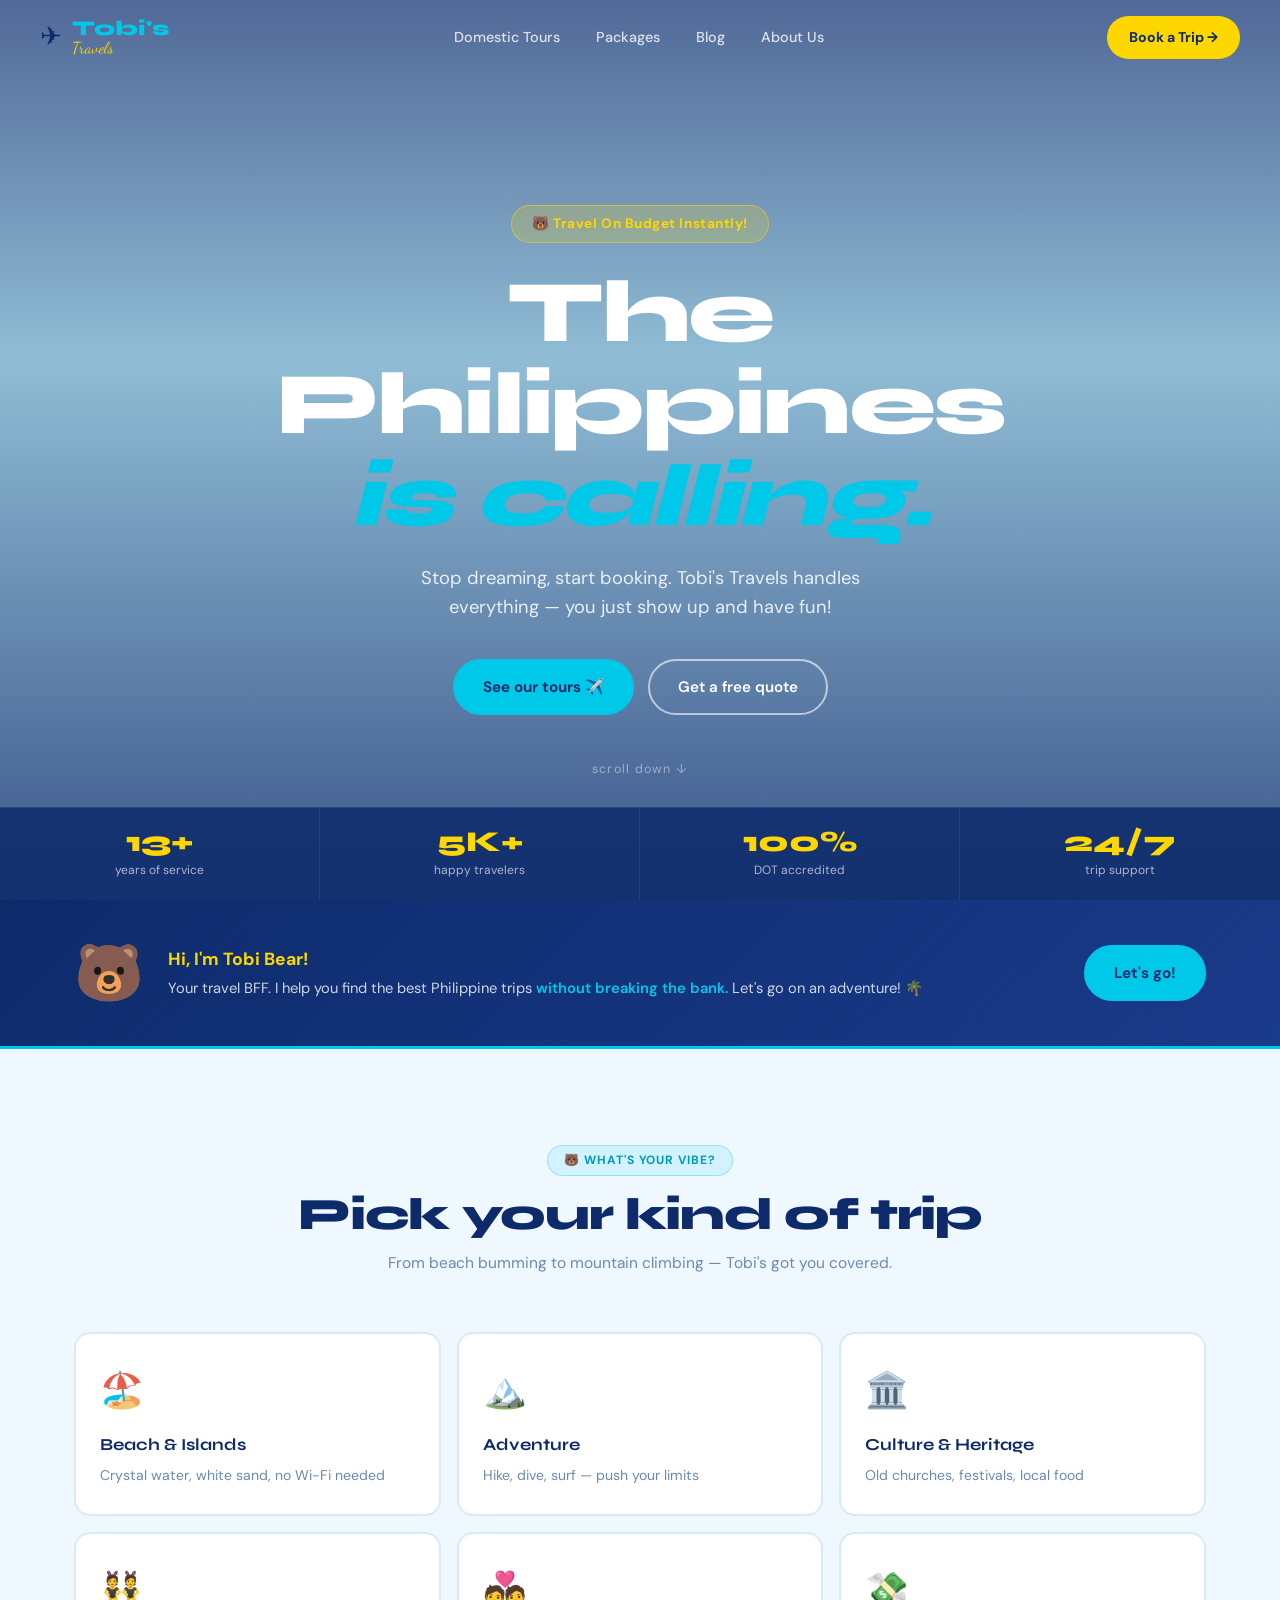
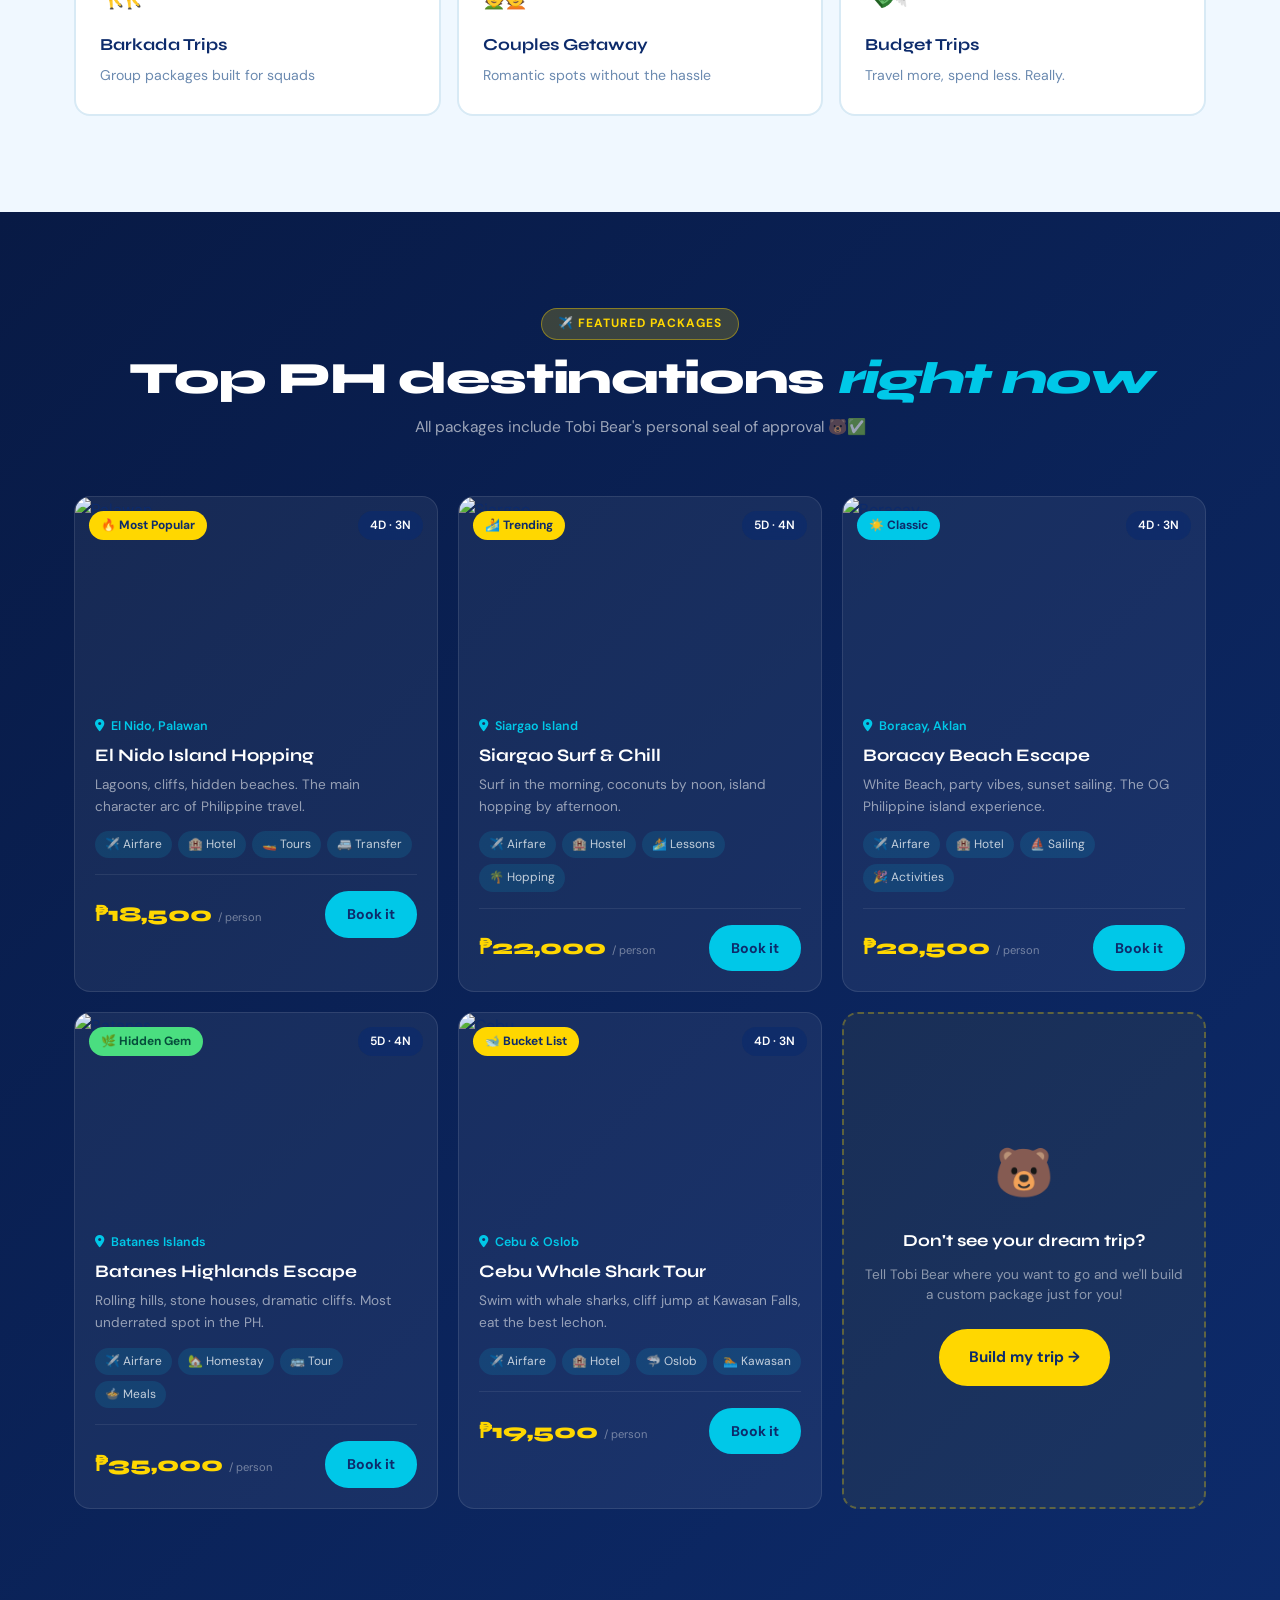
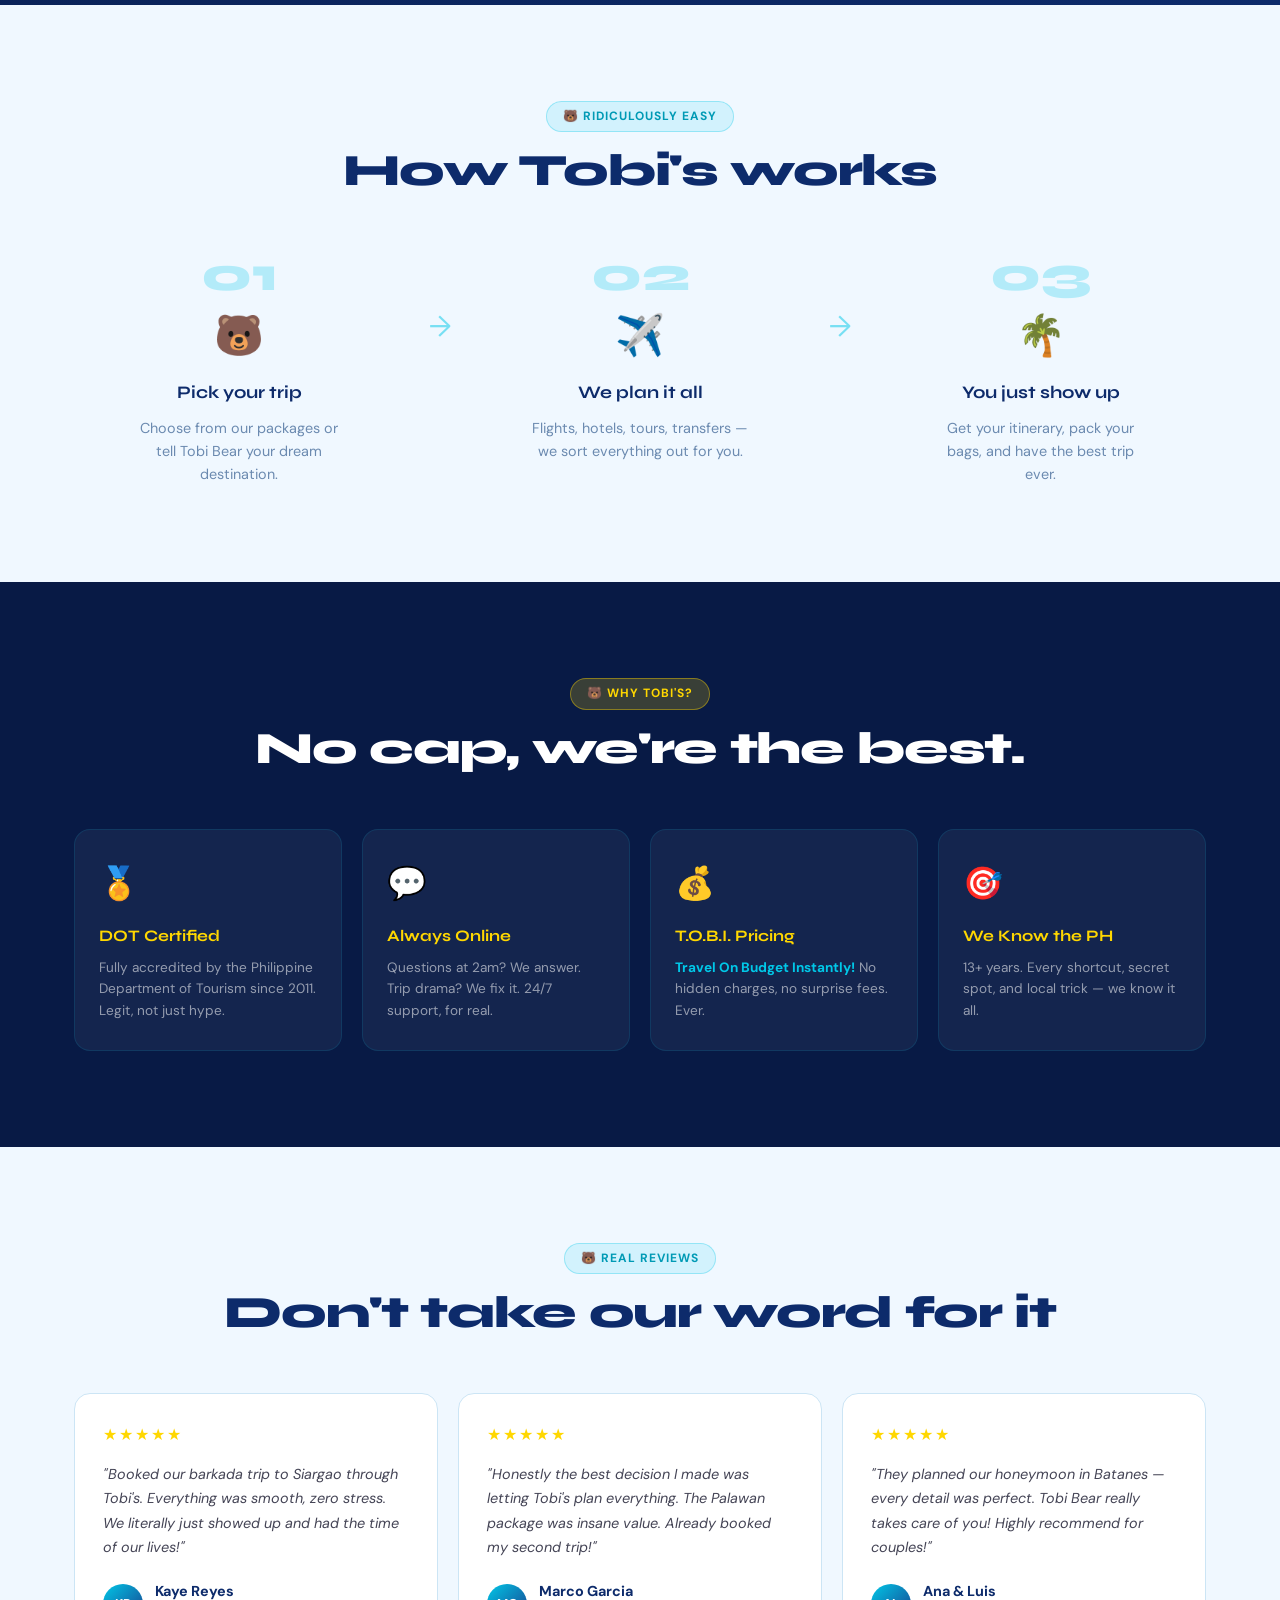
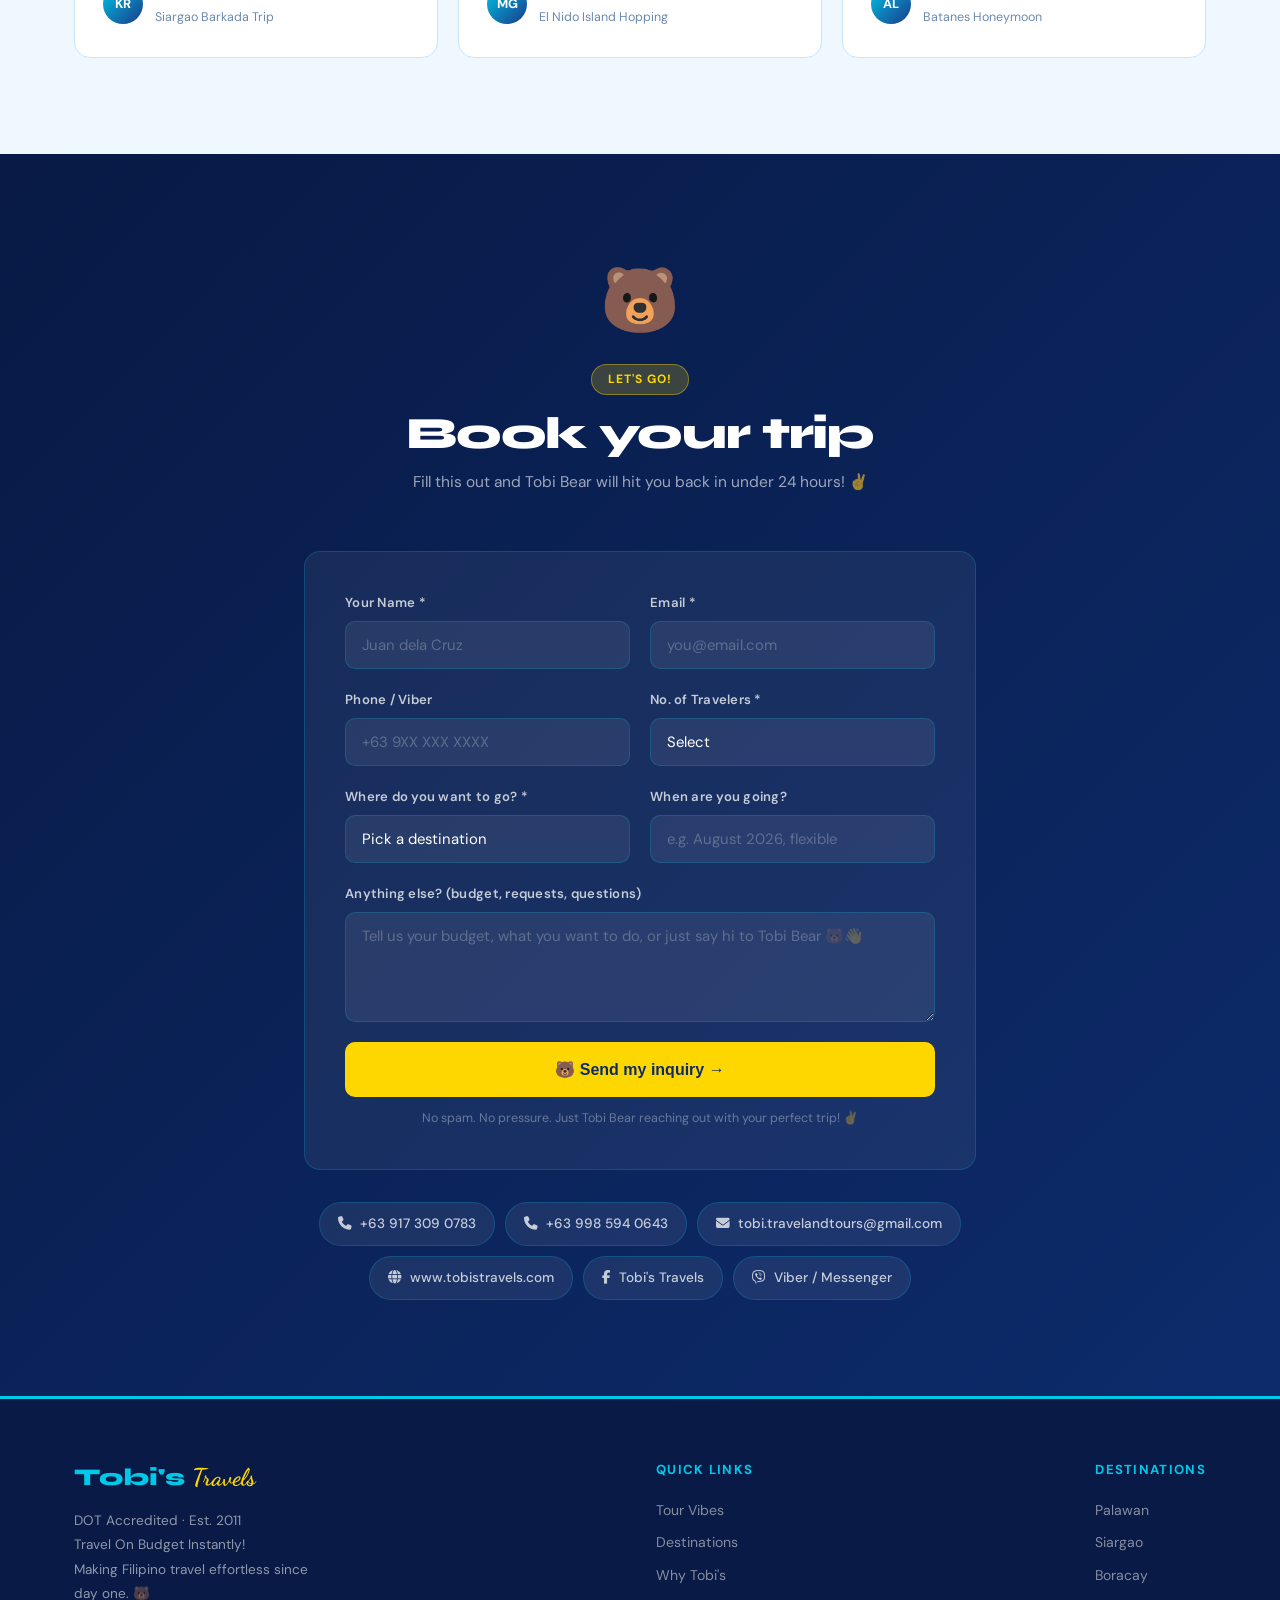
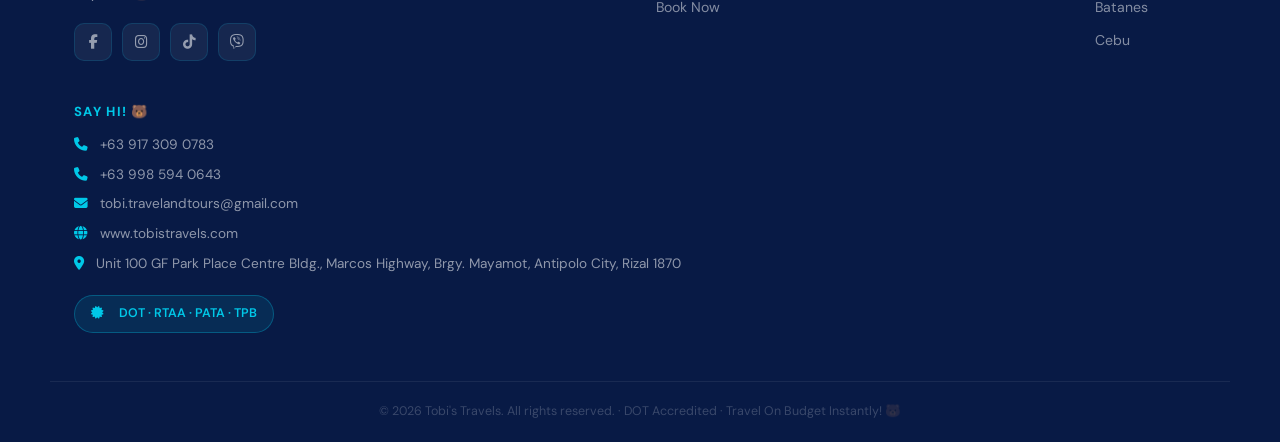
==== index.html @ e43814c1 "Initial commit: Tobi's Travel & Tour website Complete static website with homepage, domestic tours, " ====
<!DOCTYPE html>
<html lang="en">
<head>
  <meta charset="UTF-8" />
  <meta name="viewport" content="width=device-width, initial-scale=1.0" />
  <title>Tobi's Travels — Travel On Budget Instantly!</title>
  <link rel="stylesheet" href="style.css" />
  <link href="https://fonts.googleapis.com/css2?family=Syne:wght@700;800&family=DM+Sans:wght@300;400;500;600&family=Dancing+Script:wght@700&display=swap" rel="stylesheet" />
  <link rel="stylesheet" href="https://cdnjs.cloudflare.com/ajax/libs/font-awesome/6.5.0/css/all.min.css" />
</head>
<body>

  <!-- NAV -->
  <nav class="nav" id="nav">
    <a href="#top" class="nav-logo">
      <img src="logo.png" alt="Tobi's Travels Logo" class="nav-logo-img" onerror="this.style.display='none';this.nextElementSibling.style.display='flex'" />
      <div class="nav-logo-fallback">
        <span class="plane-icon">✈</span>
        <div>
          <span class="logo-text-main">Tobi's</span>
          <span class="logo-text-sub">Travels</span>
        </div>
      </div>
    </a>
    <div class="nav-center">
      <a href="tours.html">Domestic Tours</a>
      <a href="#destinations">Packages</a>
      <a href="blog.html">Blog</a>
      <a href="about.html">About Us</a>
    </div>
    <a href="#book" class="nav-book">Book a Trip →</a>
    <button class="burger" id="burger"><i class="fas fa-bars"></i></button>
  </nav>

  <!-- MOBILE DRAWER -->
  <div class="drawer" id="drawer">
    <button class="drawer-close" id="drawerClose"><i class="fas fa-xmark"></i></button>
    <div class="drawer-bear">🐻</div>
    <a href="tours.html" class="drawer-link">Domestic Tours</a>
    <a href="#destinations" class="drawer-link">Packages</a>
    <a href="blog.html" class="drawer-link">Blog</a>
    <a href="about.html" class="drawer-link">About Us</a>
    <a href="#book" class="drawer-link drawer-cta">Book a Trip →</a>
  </div>
  <div class="drawer-overlay" id="drawerOverlay"></div>

  <!-- HERO -->
  <section class="hero" id="top">
    <div class="hero-bg">
      <div class="hero-slide active" style="background-image:url('https://images.unsplash.com/photo-1518509562904-e7ef99cdcc86?w=1600&q=80')"></div>
      <div class="hero-slide" style="background-image:url('https://images.unsplash.com/photo-1559128010-7c1ad6e1b6a5?w=1600&q=80')"></div>
      <div class="hero-slide" style="background-image:url('https://images.unsplash.com/photo-1573790387438-4da905039392?w=1600&q=80')"></div>
    </div>
    <div class="hero-tint"></div>

    <div class="hero-content">
      <div class="hero-logo-wrap">
        <img src="logo.png" alt="Tobi's Travels" class="hero-logo" onerror="this.style.display='none'" />
      </div>
      <div class="pill">🐻 Travel On Budget Instantly!</div>
      <h1>The Philippines<br/><em>is calling.</em></h1>
      <p>Stop dreaming, start booking. Tobi's Travels handles everything — you just show up and have fun!</p>
      <div class="hero-actions">
        <a href="#tours" class="btn-solid">See our tours ✈️</a>
        <a href="#book" class="btn-ghost">Get a free quote</a>
      </div>
    </div>

    <div class="hero-scroll">scroll down ↓</div>

    <div class="hero-bar">
      <div class="hb-item"><span class="hb-num">13+</span><span class="hb-txt">years of service</span></div>
      <div class="hb-item"><span class="hb-num">5K+</span><span class="hb-txt">happy travelers</span></div>
      <div class="hb-item"><span class="hb-num">100%</span><span class="hb-txt">DOT accredited</span></div>
      <div class="hb-item"><span class="hb-num">24/7</span><span class="hb-txt">trip support</span></div>
    </div>
  </section>

  <!-- BEAR MASCOT BANNER -->
  <div class="bear-banner">
    <div class="wrap bear-banner-inner">
      <div class="bear-avatar">🐻</div>
      <div class="bear-text">
        <strong>Hi, I'm Tobi Bear!</strong>
        <p>Your travel BFF. I help you find the best Philippine trips <em>without breaking the bank.</em> Let's go on an adventure! 🌴</p>
      </div>
      <a href="#book" class="btn-solid">Let's go!</a>
    </div>
  </div>

  <!-- TOUR VIBES -->
  <section class="section" id="tours">
    <div class="wrap">
      <div class="sec-head">
        <span class="tag">🐻 what's your vibe?</span>
        <h2>Pick your kind of trip</h2>
        <p class="sec-desc">From beach bumming to mountain climbing — Tobi's got you covered.</p>
      </div>
      <div class="vibes-grid">
        <a href="#book" class="vibe-card">
          <div class="vibe-icon">🏖️</div>
          <h3>Beach & Islands</h3>
          <p>Crystal water, white sand, no Wi-Fi needed</p>
          <span class="vibe-arrow">→</span>
        </a>
        <a href="#book" class="vibe-card">
          <div class="vibe-icon">🏔️</div>
          <h3>Adventure</h3>
          <p>Hike, dive, surf — push your limits</p>
          <span class="vibe-arrow">→</span>
        </a>
        <a href="#book" class="vibe-card">
          <div class="vibe-icon">🏛️</div>
          <h3>Culture & Heritage</h3>
          <p>Old churches, festivals, local food</p>
          <span class="vibe-arrow">→</span>
        </a>
        <a href="#book" class="vibe-card">
          <div class="vibe-icon">👯</div>
          <h3>Barkada Trips</h3>
          <p>Group packages built for squads</p>
          <span class="vibe-arrow">→</span>
        </a>
        <a href="#book" class="vibe-card">
          <div class="vibe-icon">💑</div>
          <h3>Couples Getaway</h3>
          <p>Romantic spots without the hassle</p>
          <span class="vibe-arrow">→</span>
        </a>
        <a href="#book" class="vibe-card">
          <div class="vibe-icon">💸</div>
          <h3>Budget Trips</h3>
          <p>Travel more, spend less. Really.</p>
          <span class="vibe-arrow">→</span>
        </a>
      </div>
    </div>
  </section>

  <!-- FEATURED TOURS -->
  <section class="section section-blue" id="destinations">
    <div class="wrap">
      <div class="sec-head sec-head-light">
        <span class="tag tag-yellow">✈️ featured packages</span>
        <h2>Top PH destinations <em>right now</em></h2>
        <p class="sec-desc sec-desc-light">All packages include Tobi Bear's personal seal of approval 🐻✅</p>
      </div>

      <div class="tours-grid">
        <div class="tour-card">
          <div class="tour-img">
            <img src="https://images.unsplash.com/photo-1518509562904-e7ef99cdcc86?w=700&q=80" alt="Palawan" loading="lazy"/>
            <div class="tour-tag">🔥 Most Popular</div>
            <div class="tour-duration">4D · 3N</div>
          </div>
          <div class="tour-body">
            <div class="tour-loc"><i class="fas fa-location-dot"></i> El Nido, Palawan</div>
            <h3>El Nido Island Hopping</h3>
            <p>Lagoons, cliffs, hidden beaches. The main character arc of Philippine travel.</p>
            <div class="tour-includes">
              <span>✈️ Airfare</span><span>🏨 Hotel</span><span>🚤 Tours</span><span>🚐 Transfer</span>
            </div>
            <div class="tour-footer">
              <div class="tour-price">₱18,500 <small>/ person</small></div>
              <a href="#book" class="btn-solid btn-sm">Book it</a>
            </div>
          </div>
        </div>

        <div class="tour-card">
          <div class="tour-img">
            <img src="https://images.unsplash.com/photo-1559128010-7c1ad6e1b6a5?w=700&q=80" alt="Siargao" loading="lazy"/>
            <div class="tour-tag tour-tag-yellow">🏄 Trending</div>
            <div class="tour-duration">5D · 4N</div>
          </div>
          <div class="tour-body">
            <div class="tour-loc"><i class="fas fa-location-dot"></i> Siargao Island</div>
            <h3>Siargao Surf & Chill</h3>
            <p>Surf in the morning, coconuts by noon, island hopping by afternoon.</p>
            <div class="tour-includes">
              <span>✈️ Airfare</span><span>🏨 Hostel</span><span>🏄 Lessons</span><span>🌴 Hopping</span>
            </div>
            <div class="tour-footer">
              <div class="tour-price">₱22,000 <small>/ person</small></div>
              <a href="#book" class="btn-solid btn-sm">Book it</a>
            </div>
          </div>
        </div>

        <div class="tour-card">
          <div class="tour-img">
            <img src="https://images.unsplash.com/photo-1573790387438-4da905039392?w=700&q=80" alt="Boracay" loading="lazy"/>
            <div class="tour-tag tour-tag-cyan">☀️ Classic</div>
            <div class="tour-duration">4D · 3N</div>
          </div>
          <div class="tour-body">
            <div class="tour-loc"><i class="fas fa-location-dot"></i> Boracay, Aklan</div>
            <h3>Boracay Beach Escape</h3>
            <p>White Beach, party vibes, sunset sailing. The OG Philippine island experience.</p>
            <div class="tour-includes">
              <span>✈️ Airfare</span><span>🏨 Hotel</span><span>⛵ Sailing</span><span>🎉 Activities</span>
            </div>
            <div class="tour-footer">
              <div class="tour-price">₱20,500 <small>/ person</small></div>
              <a href="#book" class="btn-solid btn-sm">Book it</a>
            </div>
          </div>
        </div>

        <div class="tour-card">
          <div class="tour-img">
            <img src="https://images.unsplash.com/photo-1558618666-fcd25c85cd64?w=700&q=80" alt="Batanes" loading="lazy"/>
            <div class="tour-tag tour-tag-green">🌿 Hidden Gem</div>
            <div class="tour-duration">5D · 4N</div>
          </div>
          <div class="tour-body">
            <div class="tour-loc"><i class="fas fa-location-dot"></i> Batanes Islands</div>
            <h3>Batanes Highlands Escape</h3>
            <p>Rolling hills, stone houses, dramatic cliffs. Most underrated spot in the PH.</p>
            <div class="tour-includes">
              <span>✈️ Airfare</span><span>🏡 Homestay</span><span>🚌 Tour</span><span>🍲 Meals</span>
            </div>
            <div class="tour-footer">
              <div class="tour-price">₱35,000 <small>/ person</small></div>
              <a href="#book" class="btn-solid btn-sm">Book it</a>
            </div>
          </div>
        </div>

        <div class="tour-card">
          <div class="tour-img">
            <img src="https://images.unsplash.com/photo-1518548419970-58e3b4079ab2?w=700&q=80" alt="Cebu" loading="lazy"/>
            <div class="tour-tag">🐋 Bucket List</div>
            <div class="tour-duration">4D · 3N</div>
          </div>
          <div class="tour-body">
            <div class="tour-loc"><i class="fas fa-location-dot"></i> Cebu & Oslob</div>
            <h3>Cebu Whale Shark Tour</h3>
            <p>Swim with whale sharks, cliff jump at Kawasan Falls, eat the best lechon.</p>
            <div class="tour-includes">
              <span>✈️ Airfare</span><span>🏨 Hotel</span><span>🦈 Oslob</span><span>🏊 Kawasan</span>
            </div>
            <div class="tour-footer">
              <div class="tour-price">₱19,500 <small>/ person</small></div>
              <a href="#book" class="btn-solid btn-sm">Book it</a>
            </div>
          </div>
        </div>

        <div class="tour-card tour-card-cta">
          <div class="tour-cta-inner">
            <div class="tour-cta-bear">🐻</div>
            <h3>Don't see your dream trip?</h3>
            <p>Tell Tobi Bear where you want to go and we'll build a custom package just for you!</p>
            <a href="#book" class="btn-yellow">Build my trip →</a>
          </div>
        </div>
      </div>
    </div>
  </section>

  <!-- HOW IT WORKS -->
  <section class="section" id="how">
    <div class="wrap">
      <div class="sec-head">
        <span class="tag">🐻 ridiculously easy</span>
        <h2>How Tobi's works</h2>
      </div>
      <div class="steps">
        <div class="step">
          <div class="step-num">01</div>
          <div class="step-bear">🐻</div>
          <h3>Pick your trip</h3>
          <p>Choose from our packages or tell Tobi Bear your dream destination.</p>
        </div>
        <div class="step-arrow">→</div>
        <div class="step">
          <div class="step-num">02</div>
          <div class="step-bear">✈️</div>
          <h3>We plan it all</h3>
          <p>Flights, hotels, tours, transfers — we sort everything out for you.</p>
        </div>
        <div class="step-arrow">→</div>
        <div class="step">
          <div class="step-num">03</div>
          <div class="step-bear">🌴</div>
          <h3>You just show up</h3>
          <p>Get your itinerary, pack your bags, and have the best trip ever.</p>
        </div>
      </div>
    </div>
  </section>

  <!-- WHY US -->
  <section class="section section-navy" id="why">
    <div class="wrap">
      <div class="sec-head sec-head-light">
        <span class="tag tag-yellow">🐻 why tobi's?</span>
        <h2>No cap, we're the best.</h2>
      </div>
      <div class="reasons">
        <div class="reason">
          <span class="reason-icon">🏅</span>
          <h3>DOT Certified</h3>
          <p>Fully accredited by the Philippine Department of Tourism since 2011. Legit, not just hype.</p>
        </div>
        <div class="reason">
          <span class="reason-icon">💬</span>
          <h3>Always Online</h3>
          <p>Questions at 2am? We answer. Trip drama? We fix it. 24/7 support, for real.</p>
        </div>
        <div class="reason">
          <span class="reason-icon">💰</span>
          <h3>T.O.B.I. Pricing</h3>
          <p><strong>Travel On Budget Instantly!</strong> No hidden charges, no surprise fees. Ever.</p>
        </div>
        <div class="reason">
          <span class="reason-icon">🎯</span>
          <h3>We Know the PH</h3>
          <p>13+ years. Every shortcut, secret spot, and local trick — we know it all.</p>
        </div>
      </div>
    </div>
  </section>

  <!-- TESTIMONIALS -->
  <section class="section" id="reviews">
    <div class="wrap">
      <div class="sec-head">
        <span class="tag">🐻 real reviews</span>
        <h2>Don't take our word for it</h2>
      </div>
      <div class="reviews-grid">
        <div class="review">
          <div class="review-stars">★★★★★</div>
          <p>"Booked our barkada trip to Siargao through Tobi's. Everything was smooth, zero stress. We literally just showed up and had the time of our lives!"</p>
          <div class="review-author">
            <div class="review-av">KR</div>
            <div><strong>Kaye Reyes</strong><span>Siargao Barkada Trip</span></div>
          </div>
        </div>
        <div class="review">
          <div class="review-stars">★★★★★</div>
          <p>"Honestly the best decision I made was letting Tobi's plan everything. The Palawan package was insane value. Already booked my second trip!"</p>
          <div class="review-author">
            <div class="review-av">MG</div>
            <div><strong>Marco Garcia</strong><span>El Nido Island Hopping</span></div>
          </div>
        </div>
        <div class="review">
          <div class="review-stars">★★★★★</div>
          <p>"They planned our honeymoon in Batanes — every detail was perfect. Tobi Bear really takes care of you! Highly recommend for couples!"</p>
          <div class="review-author">
            <div class="review-av">AL</div>
            <div><strong>Ana & Luis</strong><span>Batanes Honeymoon</span></div>
          </div>
        </div>
      </div>
    </div>
  </section>

  <!-- BOOKING FORM -->
  <section class="section section-blue" id="book">
    <div class="wrap wrap-narrow">
      <div class="sec-head sec-head-light">
        <div class="book-bear">🐻</div>
        <span class="tag tag-yellow">let's go!</span>
        <h2>Book your trip</h2>
        <p class="sec-desc sec-desc-light">Fill this out and Tobi Bear will hit you back in under 24 hours! ✌️</p>
      </div>

      <form class="book-form" id="bookForm">
        <div class="bf-row">
          <div class="bf-group">
            <label>Your Name *</label>
            <input type="text" name="name" placeholder="Juan dela Cruz" required />
          </div>
          <div class="bf-group">
            <label>Email *</label>
            <input type="email" name="email" placeholder="you@email.com" required />
          </div>
        </div>
        <div class="bf-row">
          <div class="bf-group">
            <label>Phone / Viber</label>
            <input type="tel" name="phone" placeholder="+63 9XX XXX XXXX" />
          </div>
          <div class="bf-group">
            <label>No. of Travelers *</label>
            <select name="pax" required>
              <option value="">Select</option>
              <option>Solo (1)</option>
              <option>Couple (2)</option>
              <option>Small group (3–5)</option>
              <option>Barkada (6–10)</option>
              <option>Large group (10+)</option>
            </select>
          </div>
        </div>
        <div class="bf-row">
          <div class="bf-group">
            <label>Where do you want to go? *</label>
            <select name="destination" required>
              <option value="">Pick a destination</option>
              <option>El Nido, Palawan</option>
              <option>Coron, Palawan</option>
              <option>Siargao Island</option>
              <option>Boracay</option>
              <option>Batanes</option>
              <option>Cebu & Oslob</option>
              <option>Bohol</option>
              <option>Davao & Samal</option>
              <option>Ilocos Norte</option>
              <option>Batangas</option>
              <option>Somewhere else (tell us below)</option>
            </select>
          </div>
          <div class="bf-group">
            <label>When are you going?</label>
            <input type="text" name="dates" placeholder="e.g. August 2026, flexible" />
          </div>
        </div>
        <div class="bf-group">
          <label>Anything else? (budget, requests, questions)</label>
          <textarea name="message" rows="4" placeholder="Tell us your budget, what you want to do, or just say hi to Tobi Bear 🐻👋"></textarea>
        </div>
        <button type="submit" class="btn-yellow btn-full">
          🐻 Send my inquiry →
        </button>
        <p class="bf-note">No spam. No pressure. Just Tobi Bear reaching out with your perfect trip! ✌️</p>
      </form>

      <div class="contact-chips">
        <a href="tel:+639173090783" class="chip"><i class="fas fa-phone"></i> +63 917 309 0783</a>
        <a href="tel:+639985940643" class="chip"><i class="fas fa-phone"></i> +63 998 594 0643</a>
        <a href="mailto:tobi.travelandtours@gmail.com" class="chip"><i class="fas fa-envelope"></i> tobi.travelandtours@gmail.com</a>
        <a href="https://www.tobistravels.com" class="chip"><i class="fas fa-globe"></i> www.tobistravels.com</a>
        <a href="#" class="chip"><i class="fab fa-facebook-f"></i> Tobi's Travels</a>
        <a href="#" class="chip"><i class="fab fa-viber"></i> Viber / Messenger</a>
      </div>
    </div>
  </section>

  <!-- FOOTER -->
  <footer class="footer">
    <div class="wrap footer-inner">
      <div class="footer-left">
        <img src="logo.png" alt="Tobi's Travels" class="footer-logo-img" onerror="this.style.display='none';this.nextElementSibling.style.display='block'" />
        <div class="footer-logo-fallback">
          <span class="footer-logo-text">Tobi's <span>Travels</span></span>
        </div>
        <p>DOT Accredited · Est. 2011<br/>Travel On Budget Instantly!<br/>Making Filipino travel effortless since day one. 🐻</p>
        <div class="footer-social">
          <a href="#" aria-label="Facebook"><i class="fab fa-facebook-f"></i></a>
          <a href="#" aria-label="Instagram"><i class="fab fa-instagram"></i></a>
          <a href="#" aria-label="TikTok"><i class="fab fa-tiktok"></i></a>
          <a href="#" aria-label="Viber"><i class="fab fa-viber"></i></a>
        </div>
      </div>
      <div class="footer-links">
        <h4>Quick Links</h4>
        <a href="#tours">Tour Vibes</a>
        <a href="#destinations">Destinations</a>
        <a href="#why">Why Tobi's</a>
        <a href="#book">Book Now</a>
      </div>
      <div class="footer-links">
        <h4>Destinations</h4>
        <a href="#book">Palawan</a>
        <a href="#book">Siargao</a>
        <a href="#book">Boracay</a>
        <a href="#book">Batanes</a>
        <a href="#book">Cebu</a>
      </div>
      <div class="footer-contact">
        <h4>Say Hi! 🐻</h4>
        <p><i class="fas fa-phone"></i> +63 917 309 0783</p>
        <p><i class="fas fa-phone"></i> +63 998 594 0643</p>
        <p><i class="fas fa-envelope"></i> tobi.travelandtours@gmail.com</p>
        <p><i class="fas fa-globe"></i> www.tobistravels.com</p>
        <p><i class="fas fa-map-marker-alt"></i> Unit 100 GF Park Place Centre Bldg., Marcos Highway, Brgy. Mayamot, Antipolo City, Rizal 1870</p>
        <div class="dot-badge">
          <i class="fas fa-certificate"></i> DOT · RTAA · PATA · TPB
        </div>
      </div>
    </div>
    <div class="footer-bottom">
      <p>© 2026 Tobi's Travels. All rights reserved. · DOT Accredited · Travel On Budget Instantly! 🐻</p>
    </div>
  </footer>

  <!-- Floating CTA -->
  <a href="#book" class="float-cta" id="floatCta">🐻 Book a trip →</a>

  <script src="script.js"></script>
</body>
</html>
---- style.css ----
/* ===== RESET ===== */
*, *::before, *::after { box-sizing: border-box; margin: 0; padding: 0; }

:root {
  /* Brand colors from Tobi's logo */
  --cyan: #00c8e8;
  --cyan-light: #40d8f0;
  --cyan-dark: #009ab5;
  --navy: #0d2b6b;
  --navy-dark: #081a45;
  --navy-mid: #1a3a8a;
  --yellow: #ffd700;
  --yellow-dark: #e6c200;
  --yellow-light: #fff0a0;
  --white: #ffffff;
  --off-white: #f0f8ff;
  --muted: #6b8ab0;
  --border: rgba(255,255,255,.15);
  --radius: 16px;
  --radius-sm: 10px;
  --ease: .3s cubic-bezier(.25,.46,.45,.94);
}

html { scroll-behavior: smooth; }
body { font-family: 'DM Sans', sans-serif; background: var(--off-white); color: var(--navy); line-height: 1.6; overflow-x: hidden; }
img { display: block; width: 100%; height: 100%; object-fit: cover; }
a { text-decoration: none; color: inherit; }

.wrap { max-width: 1180px; margin: 0 auto; padding: 0 24px; }
.wrap-narrow { max-width: 720px; margin: 0 auto; padding: 0 24px; }

/* ===== BUTTONS ===== */
.btn-solid {
  display: inline-flex; align-items: center; gap: 8px;
  background: var(--cyan); color: var(--navy);
  padding: 14px 28px; border-radius: 50px;
  font-weight: 700; font-size: .95rem;
  border: 2px solid var(--cyan);
  cursor: pointer; transition: all var(--ease);
}
.btn-solid:hover { background: var(--cyan-light); transform: translateY(-2px); box-shadow: 0 8px 24px rgba(0,200,232,.35); }

.btn-yellow {
  display: inline-flex; align-items: center; gap: 8px;
  background: var(--yellow); color: var(--navy);
  padding: 14px 28px; border-radius: 50px;
  font-weight: 700; font-size: .95rem;
  border: 2px solid var(--yellow);
  cursor: pointer; transition: all var(--ease);
}
.btn-yellow:hover { background: var(--yellow-dark); transform: translateY(-2px); box-shadow: 0 8px 24px rgba(255,215,0,.4); }

.btn-ghost {
  display: inline-flex; align-items: center; gap: 8px;
  background: transparent; color: var(--white);
  padding: 14px 28px; border-radius: 50px;
  font-weight: 600; font-size: .95rem;
  border: 2px solid rgba(255,255,255,.6);
  cursor: pointer; transition: all var(--ease);
}
.btn-ghost:hover { background: rgba(255,255,255,.15); border-color: var(--white); }

.btn-sm { padding: 10px 20px; font-size: .88rem; }
.btn-full { width: 100%; justify-content: center; font-size: 1rem; padding: 16px; border-radius: var(--radius-sm); }

/* ===== NAV ===== */
.nav {
  position: fixed; top: 0; left: 0; right: 0; z-index: 100;
  display: flex; align-items: center; justify-content: space-between;
  padding: 16px 40px;
  transition: all var(--ease);
}
.nav.solid {
  background: rgba(13,43,107,.96);
  backdrop-filter: blur(16px);
  padding: 10px 40px;
  border-bottom: 1px solid rgba(0,200,232,.2);
}

.nav-logo { display: flex; align-items: center; }
.nav-logo-img { height: 52px; width: auto; object-fit: contain; border-radius: 50%; }
.nav-logo-fallback {
  display: none; align-items: center; gap: 10px;
}
.plane-icon { font-size: 1.6rem; }
.logo-text-main {
  font-family: 'Syne', sans-serif; font-size: 1.3rem;
  font-weight: 800; color: var(--cyan); display: block; line-height: 1;
}
.logo-text-sub {
  font-family: 'Dancing Script', cursive; font-size: 1rem;
  color: var(--yellow); display: block; line-height: 1;
}

.nav-center { display: flex; gap: 4px; }
.nav-center a {
  padding: 8px 16px; border-radius: 50px;
  color: rgba(255,255,255,.8); font-size: .9rem; font-weight: 500;
  transition: all var(--ease);
}
.nav-center a:hover { color: var(--cyan); background: rgba(0,200,232,.1); }

.nav-book {
  background: var(--yellow); color: var(--navy);
  padding: 10px 22px; border-radius: 50px;
  font-weight: 700; font-size: .88rem;
  transition: all var(--ease);
}
.nav-book:hover { background: var(--yellow-dark); transform: translateY(-1px); box-shadow: 0 4px 16px rgba(255,215,0,.4); }

.burger { display: none; background: none; border: none; color: var(--white); font-size: 1.3rem; cursor: pointer; }

/* ===== DRAWER ===== */
.drawer {
  position: fixed; top: 0; right: 0; bottom: 0; width: 280px;
  background: var(--navy-dark); z-index: 200;
  display: flex; flex-direction: column;
  padding: 80px 32px 40px; gap: 8px;
  transform: translateX(100%); transition: transform var(--ease);
  border-left: 2px solid rgba(0,200,232,.2);
}
.drawer.open { transform: translateX(0); }
.drawer-close { position: absolute; top: 24px; right: 24px; background: none; border: none; color: var(--white); font-size: 1.4rem; cursor: pointer; }
.drawer-bear { font-size: 3rem; text-align: center; margin-bottom: 16px; }
.drawer-link {
  color: rgba(255,255,255,.8); font-size: 1.1rem; font-weight: 500;
  padding: 12px 0; border-bottom: 1px solid rgba(255,255,255,.08);
  transition: color var(--ease);
}
.drawer-link:hover { color: var(--cyan); }
.drawer-cta {
  margin-top: 16px; border: none;
  background: var(--yellow); color: var(--navy);
  padding: 14px 24px; border-radius: 50px;
  font-weight: 700; text-align: center;
}
.drawer-overlay {
  position: fixed; inset: 0; background: rgba(0,0,0,.6);
  z-index: 199; opacity: 0; pointer-events: none; transition: opacity var(--ease);
}
.drawer-overlay.show { opacity: 1; pointer-events: all; }

/* ===== HERO ===== */
.hero {
  position: relative; min-height: 100vh;
  display: flex; flex-direction: column;
  align-items: center; justify-content: center; overflow: hidden;
}
.hero-bg { position: absolute; inset: 0; }
.hero-slide {
  position: absolute; inset: 0;
  background-size: cover; background-position: center;
  opacity: 0; transition: opacity 1.4s ease;
}
.hero-slide.active { opacity: 1; }
.hero-tint {
  position: absolute; inset: 0;
  background: linear-gradient(to bottom,
    rgba(13,43,107,.7) 0%,
    rgba(0,100,150,.4) 40%,
    rgba(13,43,107,.8) 100%);
  z-index: 1;
}
.hero-content {
  position: relative; z-index: 2;
  text-align: center; color: var(--white);
  padding: 0 24px; max-width: 820px;
}

.hero-logo-wrap { margin-bottom: 20px; }
.hero-logo {
  width: 110px; height: 110px;
  border-radius: 50%;
  object-fit: cover;
  margin: 0 auto;
  border: 3px solid rgba(255,255,255,.4);
  box-shadow: 0 0 0 6px rgba(0,200,232,.2), 0 12px 40px rgba(0,0,0,.3);
}

.pill {
  display: inline-block;
  background: rgba(255,215,0,.2);
  border: 1px solid rgba(255,215,0,.5);
  color: var(--yellow);
  padding: 7px 20px; border-radius: 50px;
  font-size: .85rem; font-weight: 700; letter-spacing: .04em;
  margin-bottom: 24px;
}
.hero-content h1 {
  font-family: 'Syne', sans-serif;
  font-size: clamp(2.8rem, 7vw, 5.5rem);
  font-weight: 800; line-height: 1.05;
  letter-spacing: -.03em; margin-bottom: 20px;
}
.hero-content h1 em { color: var(--cyan); font-style: italic; }
.hero-content p { font-size: clamp(.95rem, 2vw, 1.15rem); color: rgba(255,255,255,.85); max-width: 520px; margin: 0 auto 36px; }
.hero-actions { display: flex; gap: 14px; justify-content: center; flex-wrap: wrap; }

.hero-scroll {
  position: absolute; bottom: 120px; left: 50%; transform: translateX(-50%);
  z-index: 2; color: rgba(255,255,255,.45); font-size: .78rem; letter-spacing: .1em;
  animation: bob 2s ease-in-out infinite;
}
@keyframes bob { 0%,100% { transform: translateX(-50%) translateY(0); } 50% { transform: translateX(-50%) translateY(6px); } }

.hero-bar {
  position: absolute; bottom: 0; left: 0; right: 0; z-index: 2;
  display: grid; grid-template-columns: repeat(4, 1fr);
  background: rgba(13,43,107,.85); backdrop-filter: blur(12px);
  border-top: 1px solid rgba(0,200,232,.2);
}
.hb-item {
  display: flex; flex-direction: column; align-items: center;
  padding: 20px 16px;
  border-right: 1px solid rgba(0,200,232,.15);
}
.hb-item:last-child { border-right: none; }
.hb-num { font-family: 'Syne', sans-serif; font-size: 1.8rem; font-weight: 800; color: var(--yellow); line-height: 1; }
.hb-txt { font-size: .75rem; color: rgba(255,255,255,.65); margin-top: 4px; text-align: center; }

/* ===== BEAR BANNER ===== */
.bear-banner {
  background: linear-gradient(135deg, var(--navy) 0%, var(--navy-mid) 100%);
  border-bottom: 3px solid var(--cyan);
}
.bear-banner-inner {
  display: flex; align-items: center; gap: 24px;
  padding: 28px 24px; flex-wrap: wrap;
}
.bear-avatar { font-size: 3.5rem; flex-shrink: 0; animation: bearBounce 2s ease-in-out infinite; }
@keyframes bearBounce { 0%,100%{transform:translateY(0) rotate(0deg)} 50%{transform:translateY(-5px) rotate(5deg)} }
.bear-text { flex: 1; min-width: 200px; }
.bear-text strong { display: block; font-size: 1.1rem; color: var(--yellow); margin-bottom: 4px; }
.bear-text p { color: rgba(255,255,255,.8); font-size: .92rem; }
.bear-text em { color: var(--cyan); font-style: normal; font-weight: 600; }

/* ===== SECTIONS ===== */
.section { padding: 96px 0; }
.section-blue { background: linear-gradient(135deg, var(--navy-dark) 0%, var(--navy) 100%); }
.section-navy { background: var(--navy-dark); }

.sec-head { text-align: center; margin-bottom: 56px; }
.sec-head-light h2 { color: var(--white) !important; }
.sec-desc { color: var(--muted); font-size: .97rem; margin-top: 12px; }
.sec-desc-light { color: rgba(255,255,255,.6) !important; }

.tag {
  display: inline-block;
  background: rgba(0,200,232,.12);
  color: var(--cyan-dark);
  border: 1px solid rgba(0,200,232,.3);
  padding: 5px 16px; border-radius: 50px;
  font-size: .75rem; font-weight: 700;
  letter-spacing: .08em; text-transform: uppercase; margin-bottom: 14px;
}
.tag-yellow { background: rgba(255,215,0,.2); color: var(--yellow); border-color: rgba(255,215,0,.4); }

.sec-head h2 {
  font-family: 'Syne', sans-serif;
  font-size: clamp(1.8rem, 4vw, 2.8rem);
  font-weight: 800; letter-spacing: -.03em;
  line-height: 1.1; color: var(--navy);
}
.sec-head h2 em { color: var(--cyan-dark); font-style: italic; }
.sec-head-light h2 em { color: var(--cyan) !important; }

/* ===== VIBES ===== */
.vibes-grid { display: grid; grid-template-columns: repeat(3, 1fr); gap: 16px; }
.vibe-card {
  background: var(--white); border: 2px solid #d8eaf5;
  border-radius: var(--radius); padding: 28px 24px;
  cursor: pointer; transition: all var(--ease); display: block; position: relative;
}
.vibe-card:hover {
  border-color: var(--cyan); background: var(--cyan);
  transform: translateY(-4px); box-shadow: 0 12px 32px rgba(0,200,232,.25);
}
.vibe-card:hover h3, .vibe-card:hover p { color: var(--navy); }
.vibe-card:hover .vibe-arrow { opacity: 1; transform: translateX(0); }
.vibe-icon { font-size: 2.2rem; margin-bottom: 14px; }
.vibe-card h3 { font-family: 'Syne', sans-serif; font-size: 1.05rem; font-weight: 700; margin-bottom: 6px; color: var(--navy); }
.vibe-card p { font-size: .88rem; color: var(--muted); line-height: 1.5; }
.vibe-arrow {
  position: absolute; top: 28px; right: 24px;
  font-size: 1.2rem; font-weight: 700; color: var(--navy);
  opacity: 0; transform: translateX(-6px); transition: all var(--ease);
}

/* ===== TOURS ===== */
.tours-grid { display: grid; grid-template-columns: repeat(3, 1fr); gap: 20px; }
.tour-card {
  background: rgba(255,255,255,.06); border-radius: var(--radius);
  overflow: hidden; border: 1px solid rgba(255,255,255,.1);
  transition: all var(--ease);
}
.tour-card:hover { transform: translateY(-5px); border-color: rgba(0,200,232,.4); box-shadow: 0 16px 48px rgba(0,0,0,.3); }
.tour-img { position: relative; height: 200px; }
.tour-img img { transition: transform .5s ease; }
.tour-card:hover .tour-img img { transform: scale(1.05); }

.tour-tag {
  position: absolute; top: 14px; left: 14px;
  background: var(--yellow); color: var(--navy);
  padding: 5px 12px; border-radius: 50px; font-size: .75rem; font-weight: 700;
}
.tour-tag-yellow { background: var(--yellow); color: var(--navy); }
.tour-tag-cyan { background: var(--cyan); color: var(--navy); }
.tour-tag-green { background: #4ade80; color: #064e3b; }
.tour-duration {
  position: absolute; top: 14px; right: 14px;
  background: rgba(13,43,107,.75); color: var(--white);
  padding: 5px 12px; border-radius: 50px; font-size: .75rem; font-weight: 600;
  backdrop-filter: blur(6px);
}
.tour-body { padding: 20px; }
.tour-loc { font-size: .78rem; color: var(--cyan); font-weight: 600; margin-bottom: 8px; }
.tour-loc i { margin-right: 4px; }
.tour-body h3 { font-family: 'Syne', sans-serif; font-size: 1.1rem; font-weight: 700; color: var(--white); margin-bottom: 8px; line-height: 1.2; }
.tour-body p { font-size: .85rem; color: rgba(255,255,255,.55); line-height: 1.6; margin-bottom: 14px; }
.tour-includes { display: flex; flex-wrap: wrap; gap: 6px; margin-bottom: 16px; }
.tour-includes span { background: rgba(0,200,232,.12); color: rgba(255,255,255,.75); padding: 4px 10px; border-radius: 50px; font-size: .75rem; }
.tour-footer {
  display: flex; align-items: center; justify-content: space-between;
  padding-top: 16px; border-top: 1px solid rgba(255,255,255,.08);
}
.tour-price { font-family: 'Syne', sans-serif; font-size: 1.3rem; font-weight: 800; color: var(--yellow); }
.tour-price small { font-size: .7rem; color: rgba(255,255,255,.4); font-family: 'DM Sans', sans-serif; font-weight: 400; }

.tour-card-cta {
  display: flex; align-items: center; justify-content: center;
  background: rgba(255,215,0,.06); border: 2px dashed rgba(255,215,0,.3);
}
.tour-cta-inner { text-align: center; padding: 32px 20px; }
.tour-cta-bear { font-size: 3rem; margin-bottom: 16px; animation: bearBounce 2s ease-in-out infinite; }
.tour-cta-inner h3 { font-family: 'Syne', sans-serif; font-size: 1.05rem; font-weight: 700; color: var(--white); margin-bottom: 10px; }
.tour-cta-inner p { font-size: .85rem; color: rgba(255,255,255,.5); margin-bottom: 24px; line-height: 1.5; }

/* ===== HOW IT WORKS ===== */
.steps { display: flex; align-items: flex-start; gap: 24px; }
.step { flex: 1; text-align: center; }
.step-num { font-family: 'Syne', sans-serif; font-size: 3rem; font-weight: 800; color: var(--cyan); opacity: .25; line-height: 1; margin-bottom: 4px; }
.step-bear { font-size: 2.5rem; margin-bottom: 12px; }
.step h3 { font-family: 'Syne', sans-serif; font-size: 1.1rem; font-weight: 700; margin-bottom: 10px; color: var(--navy); }
.step p { font-size: .9rem; color: var(--muted); line-height: 1.6; max-width: 220px; margin: 0 auto; }
.step-arrow { font-size: 1.8rem; color: var(--cyan); opacity: .5; padding-top: 52px; flex-shrink: 0; }

/* ===== WHY US ===== */
.reasons { display: grid; grid-template-columns: repeat(4, 1fr); gap: 20px; }
.reason {
  background: rgba(255,255,255,.05); border: 1px solid rgba(0,200,232,.12);
  border-radius: var(--radius); padding: 28px 24px; transition: all var(--ease);
}
.reason:hover { background: rgba(0,200,232,.08); border-color: rgba(0,200,232,.3); transform: translateY(-3px); }
.reason-icon { font-size: 2rem; margin-bottom: 14px; display: block; }
.reason h3 { font-family: 'Syne', sans-serif; font-size: 1rem; font-weight: 700; color: var(--yellow); margin-bottom: 8px; }
.reason p { font-size: .85rem; color: rgba(255,255,255,.55); line-height: 1.6; }
.reason p strong { color: var(--cyan); }

/* ===== REVIEWS ===== */
.reviews-grid { display: grid; grid-template-columns: repeat(3, 1fr); gap: 20px; }
.review {
  background: var(--white); border-radius: var(--radius);
  padding: 28px; border: 1px solid #cce5f5; transition: transform var(--ease);
}
.review:hover { transform: translateY(-4px); box-shadow: 0 12px 40px rgba(0,100,180,.1); }
.review-stars { color: var(--yellow); font-size: 1rem; letter-spacing: 2px; margin-bottom: 14px; }
.review p { font-size: .9rem; color: #445; line-height: 1.7; margin-bottom: 20px; font-style: italic; }
.review-author { display: flex; align-items: center; gap: 12px; }
.review-av {
  width: 40px; height: 40px; border-radius: 50%;
  background: linear-gradient(135deg, var(--cyan), var(--navy-mid));
  color: var(--white); display: flex; align-items: center; justify-content: center;
  font-weight: 700; font-size: .8rem; flex-shrink: 0;
}
.review-author strong { font-size: .9rem; display: block; color: var(--navy); }
.review-author span { font-size: .78rem; color: var(--muted); }

/* ===== BOOKING ===== */
.book-bear { font-size: 4rem; margin-bottom: 12px; animation: bearBounce 2s ease-in-out infinite; }

.book-form {
  background: rgba(255,255,255,.06); border: 1px solid rgba(0,200,232,.2);
  border-radius: var(--radius); padding: 40px;
  display: flex; flex-direction: column; gap: 20px;
}
.bf-row { display: grid; grid-template-columns: 1fr 1fr; gap: 20px; }
.bf-group { display: flex; flex-direction: column; gap: 8px; }
.bf-group label { font-size: .82rem; font-weight: 600; color: rgba(255,255,255,.75); letter-spacing: .02em; }
.bf-group input, .bf-group select, .bf-group textarea {
  background: rgba(255,255,255,.07); border: 1.5px solid rgba(0,200,232,.2);
  border-radius: var(--radius-sm); padding: 13px 16px;
  color: var(--white); font-family: 'DM Sans', sans-serif; font-size: .93rem;
  outline: none; transition: border-color var(--ease); -webkit-appearance: none;
}
.bf-group input::placeholder, .bf-group textarea::placeholder { color: rgba(255,255,255,.25); }
.bf-group select option { background: var(--navy-dark); color: var(--white); }
.bf-group input:focus, .bf-group select:focus, .bf-group textarea:focus {
  border-color: var(--cyan); background: rgba(0,200,232,.06);
}
.bf-group textarea { resize: vertical; min-height: 110px; }
.bf-note { text-align: center; font-size: .78rem; color: rgba(255,255,255,.35); margin-top: -8px; }

.contact-chips { display: flex; flex-wrap: wrap; gap: 10px; justify-content: center; margin-top: 32px; }
.chip {
  display: inline-flex; align-items: center; gap: 8px;
  background: rgba(255,255,255,.07); border: 1px solid rgba(0,200,232,.2);
  color: rgba(255,255,255,.75); padding: 10px 18px; border-radius: 50px;
  font-size: .85rem; font-weight: 500; transition: all var(--ease);
}
.chip:hover { background: rgba(0,200,232,.12); border-color: var(--cyan); color: var(--cyan); }

/* ===== FOOTER ===== */
.footer { background: var(--navy-dark); color: rgba(255,255,255,.55); padding: 60px 0 0; border-top: 3px solid var(--cyan); }
.footer-inner {
  display: flex; align-items: flex-start; justify-content: space-between;
  flex-wrap: wrap; gap: 40px; padding-bottom: 48px;
  border-bottom: 1px solid rgba(255,255,255,.07);
}

.footer-logo-img { height: 80px; width: auto; object-fit: contain; border-radius: 50%; margin-bottom: 12px; }
.footer-logo-fallback { display: none; margin-bottom: 12px; }
.footer-logo-text { font-family: 'Syne', sans-serif; font-size: 1.5rem; font-weight: 800; color: var(--cyan); }
.footer-logo-text span { color: var(--yellow); font-family: 'Dancing Script', cursive; }

.footer-left p { font-size: .85rem; line-height: 1.8; max-width: 240px; }
.footer-social { display: flex; gap: 10px; margin-top: 16px; }
.footer-social a {
  width: 38px; height: 38px; border-radius: 10px;
  background: rgba(255,255,255,.06); border: 1px solid rgba(0,200,232,.15);
  display: flex; align-items: center; justify-content: center;
  color: rgba(255,255,255,.55); font-size: .9rem; transition: all var(--ease);
}
.footer-social a:hover { background: var(--cyan); color: var(--navy); transform: translateY(-2px); }

.footer-links { display: flex; flex-direction: column; gap: 4px; }
.footer-links h4 { font-size: .82rem; font-weight: 700; letter-spacing: .1em; text-transform: uppercase; color: var(--cyan); margin-bottom: 12px; }
.footer-links a { font-size: .88rem; color: rgba(255,255,255,.5); transition: color var(--ease); padding: 3px 0; }
.footer-links a:hover { color: var(--yellow); }

.footer-contact h4 { font-size: .82rem; font-weight: 700; letter-spacing: .1em; text-transform: uppercase; color: var(--cyan); margin-bottom: 12px; }
.footer-contact p { font-size: .85rem; margin-bottom: 8px; }
.footer-contact i { margin-right: 8px; color: var(--cyan); }
.dot-badge {
  display: inline-flex; align-items: center; gap: 8px;
  background: rgba(0,200,232,.1); border: 1px solid rgba(0,200,232,.3);
  color: var(--cyan); padding: 8px 16px; border-radius: 50px;
  font-size: .78rem; font-weight: 600; margin-top: 12px;
}
.footer-bottom { padding: 20px 0; text-align: center; font-size: .78rem; color: rgba(255,255,255,.2); }

/* ===== FLOATING CTA ===== */
.float-cta {
  position: fixed; bottom: 28px; right: 28px; z-index: 90;
  background: var(--yellow); color: var(--navy);
  padding: 13px 26px; border-radius: 50px;
  font-weight: 700; font-size: .92rem;
  box-shadow: 0 8px 28px rgba(255,215,0,.4);
  transform: translateY(80px); opacity: 0; transition: all var(--ease);
}
.float-cta.show { transform: translateY(0); opacity: 1; }
.float-cta:hover { background: var(--yellow-dark); transform: translateY(-2px); box-shadow: 0 12px 36px rgba(255,215,0,.5); }

/* ===== RESPONSIVE ===== */
@media (max-width: 1024px) {
  .nav { padding: 16px 24px; }
  .nav.solid { padding: 10px 24px; }
  .tours-grid { grid-template-columns: repeat(2, 1fr); }
  .vibes-grid { grid-template-columns: repeat(2, 1fr); }
  .reasons { grid-template-columns: repeat(2, 1fr); }
}

@media (max-width: 768px) {
  .section { padding: 64px 0; }
  .nav-center, .nav-book { display: none; }
  .burger { display: block; }
  .hero-content h1 { font-size: 2.8rem; }
  .hero-bar { grid-template-columns: repeat(2, 1fr); }
  .hb-item:nth-child(2) { border-right: none; }
  .bear-banner-inner { justify-content: center; text-align: center; }
  .steps { flex-direction: column; align-items: center; gap: 16px; }
  .step-arrow { display: none; }
  .tours-grid { grid-template-columns: 1fr; }
  .vibes-grid { grid-template-columns: repeat(2, 1fr); }
  .reviews-grid { grid-template-columns: 1fr; }
  .bf-row { grid-template-columns: 1fr; }
  .book-form { padding: 24px; }
  .footer-inner { flex-direction: column; gap: 28px; }
  .reasons { grid-template-columns: 1fr 1fr; }
}

@media (max-width: 480px) {
  .vibes-grid { grid-template-columns: 1fr; }
  .hero-content h1 { font-size: 2.2rem; }
  .hero-actions { flex-direction: column; align-items: center; }
  .reasons { grid-template-columns: 1fr; }
  .contact-chips { flex-direction: column; align-items: center; }
}
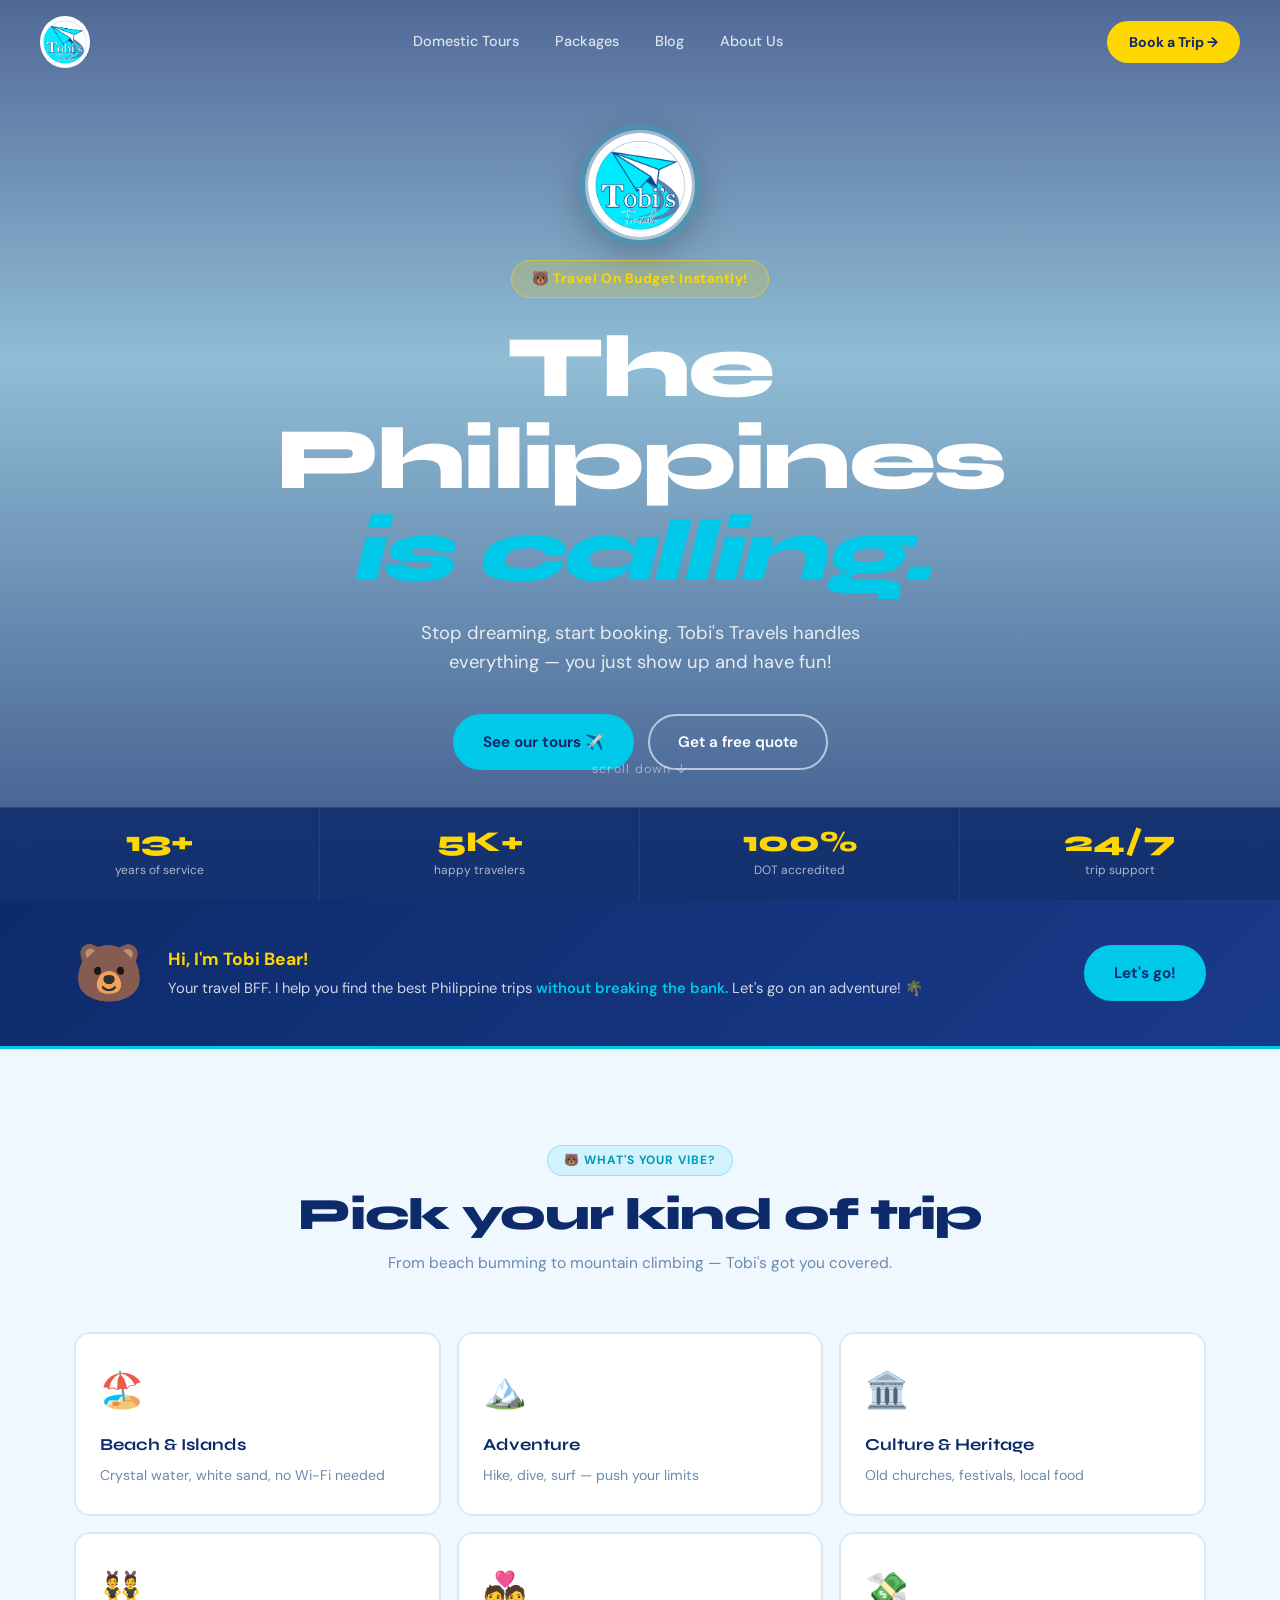
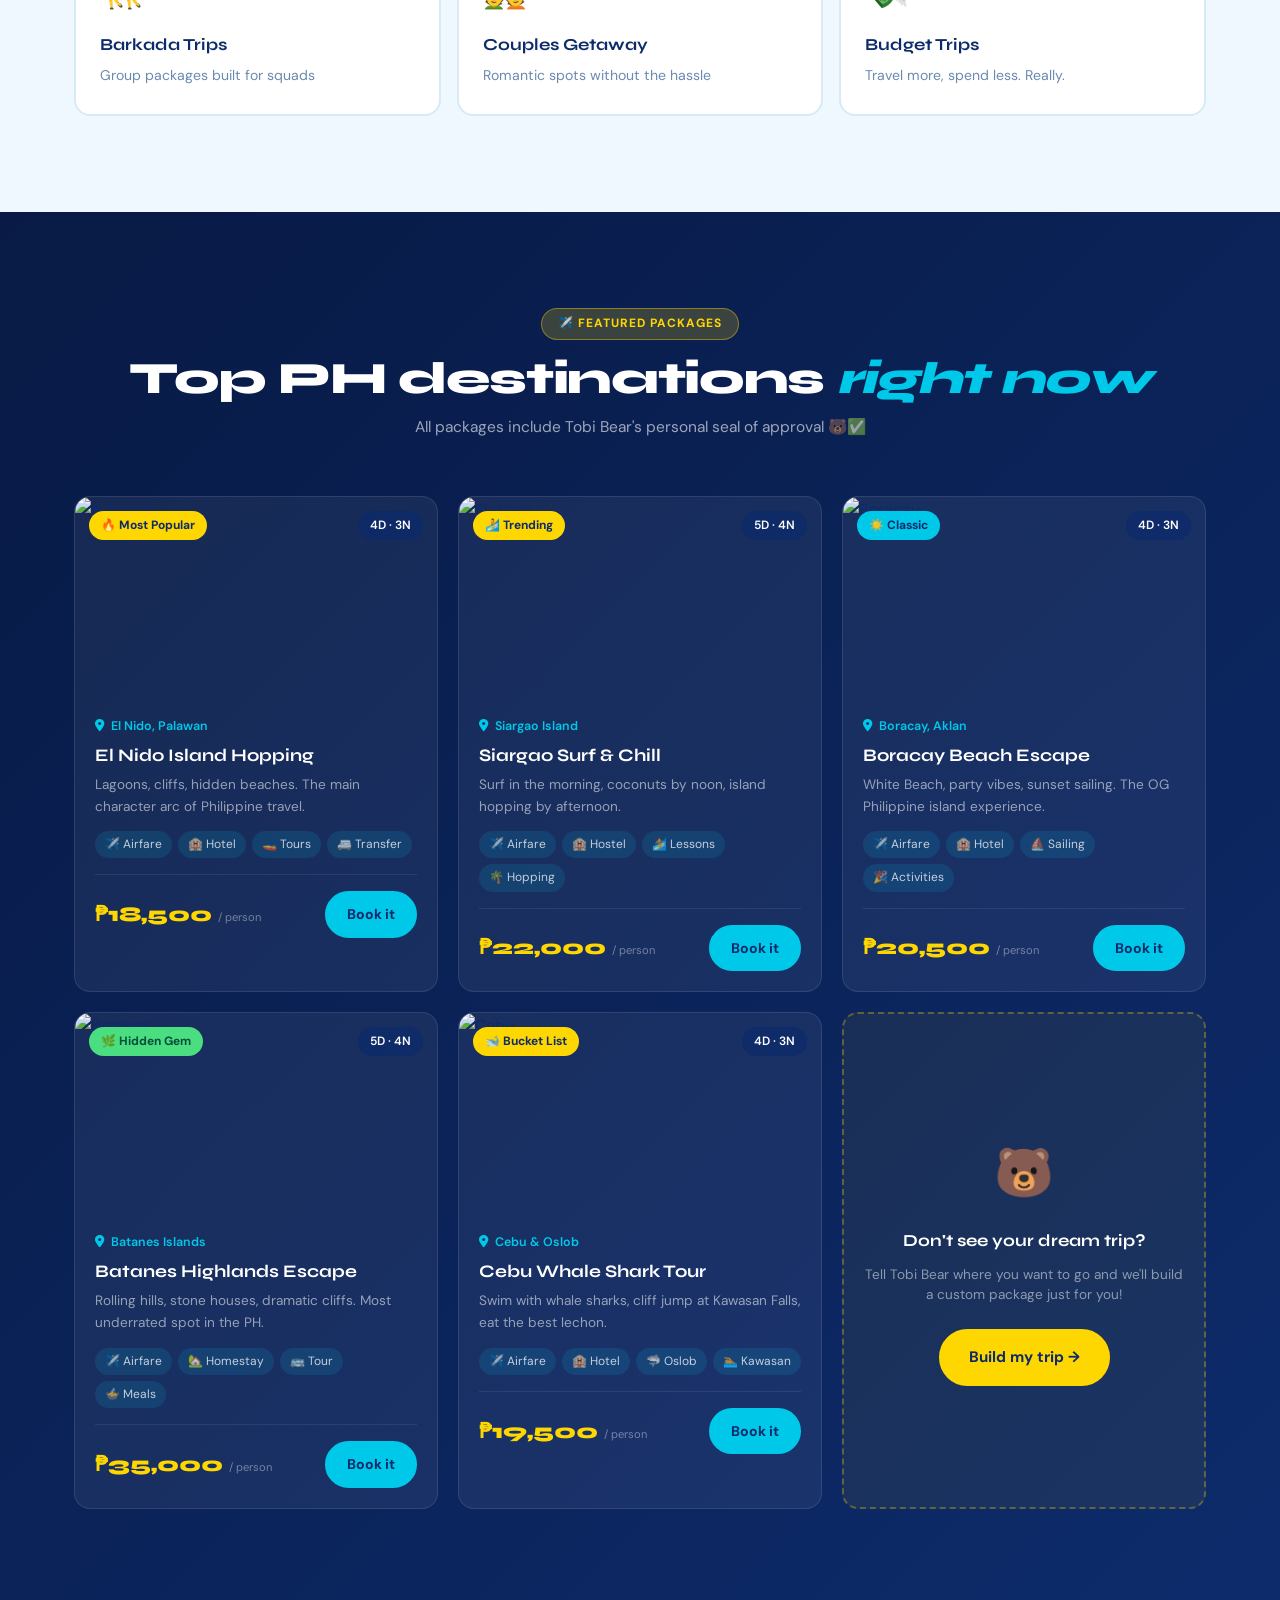
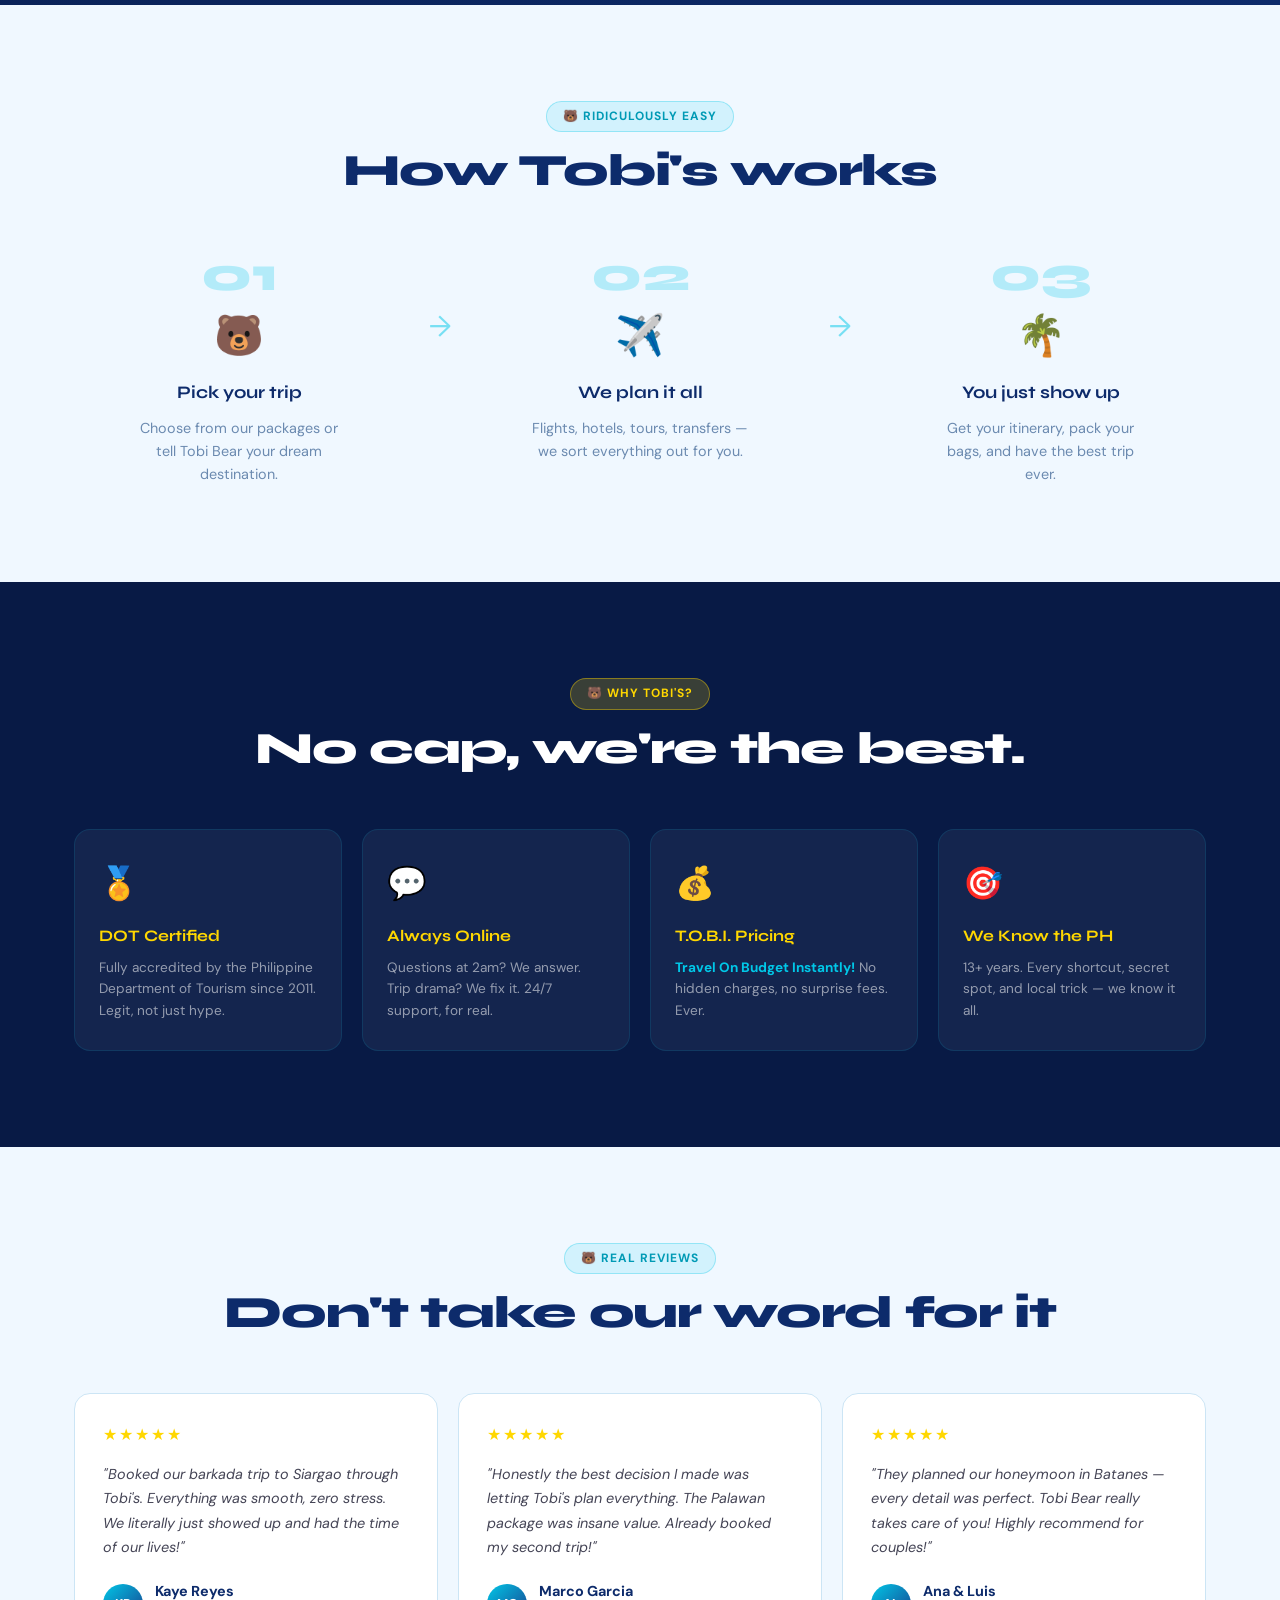
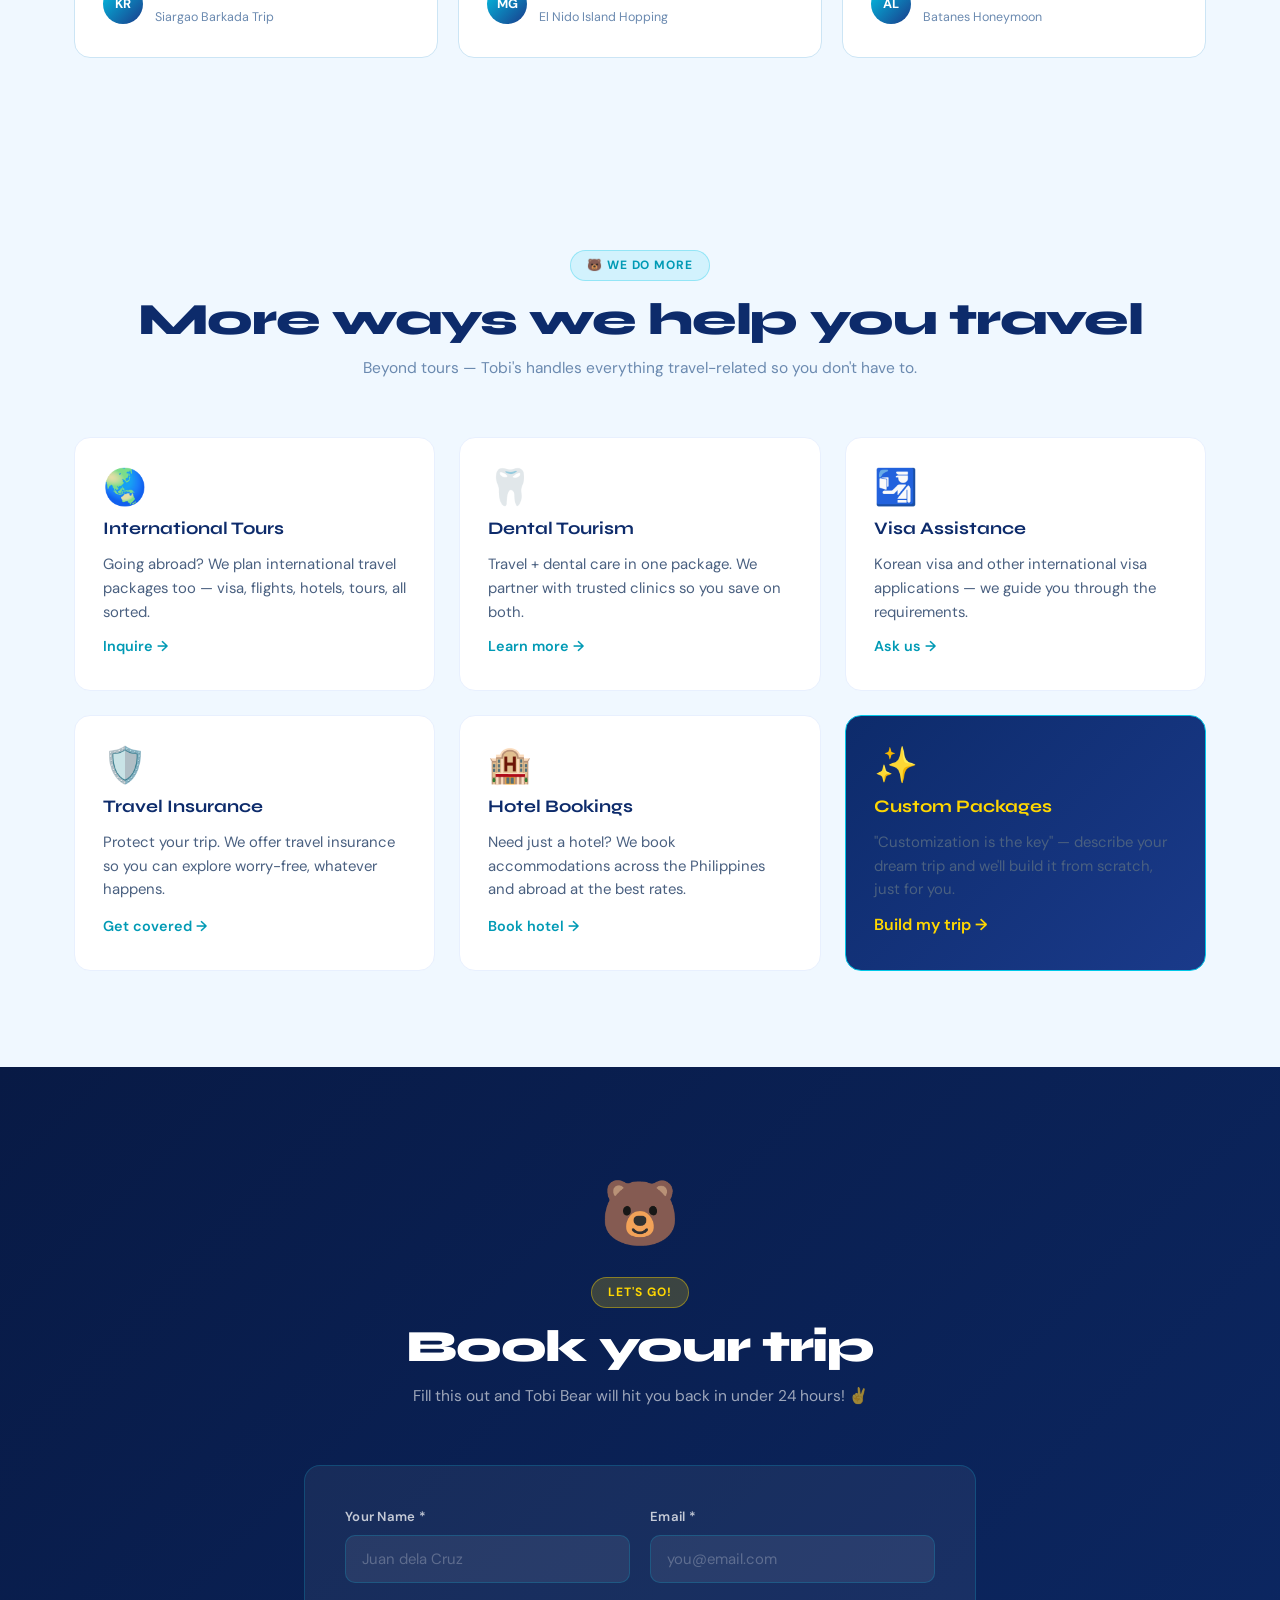
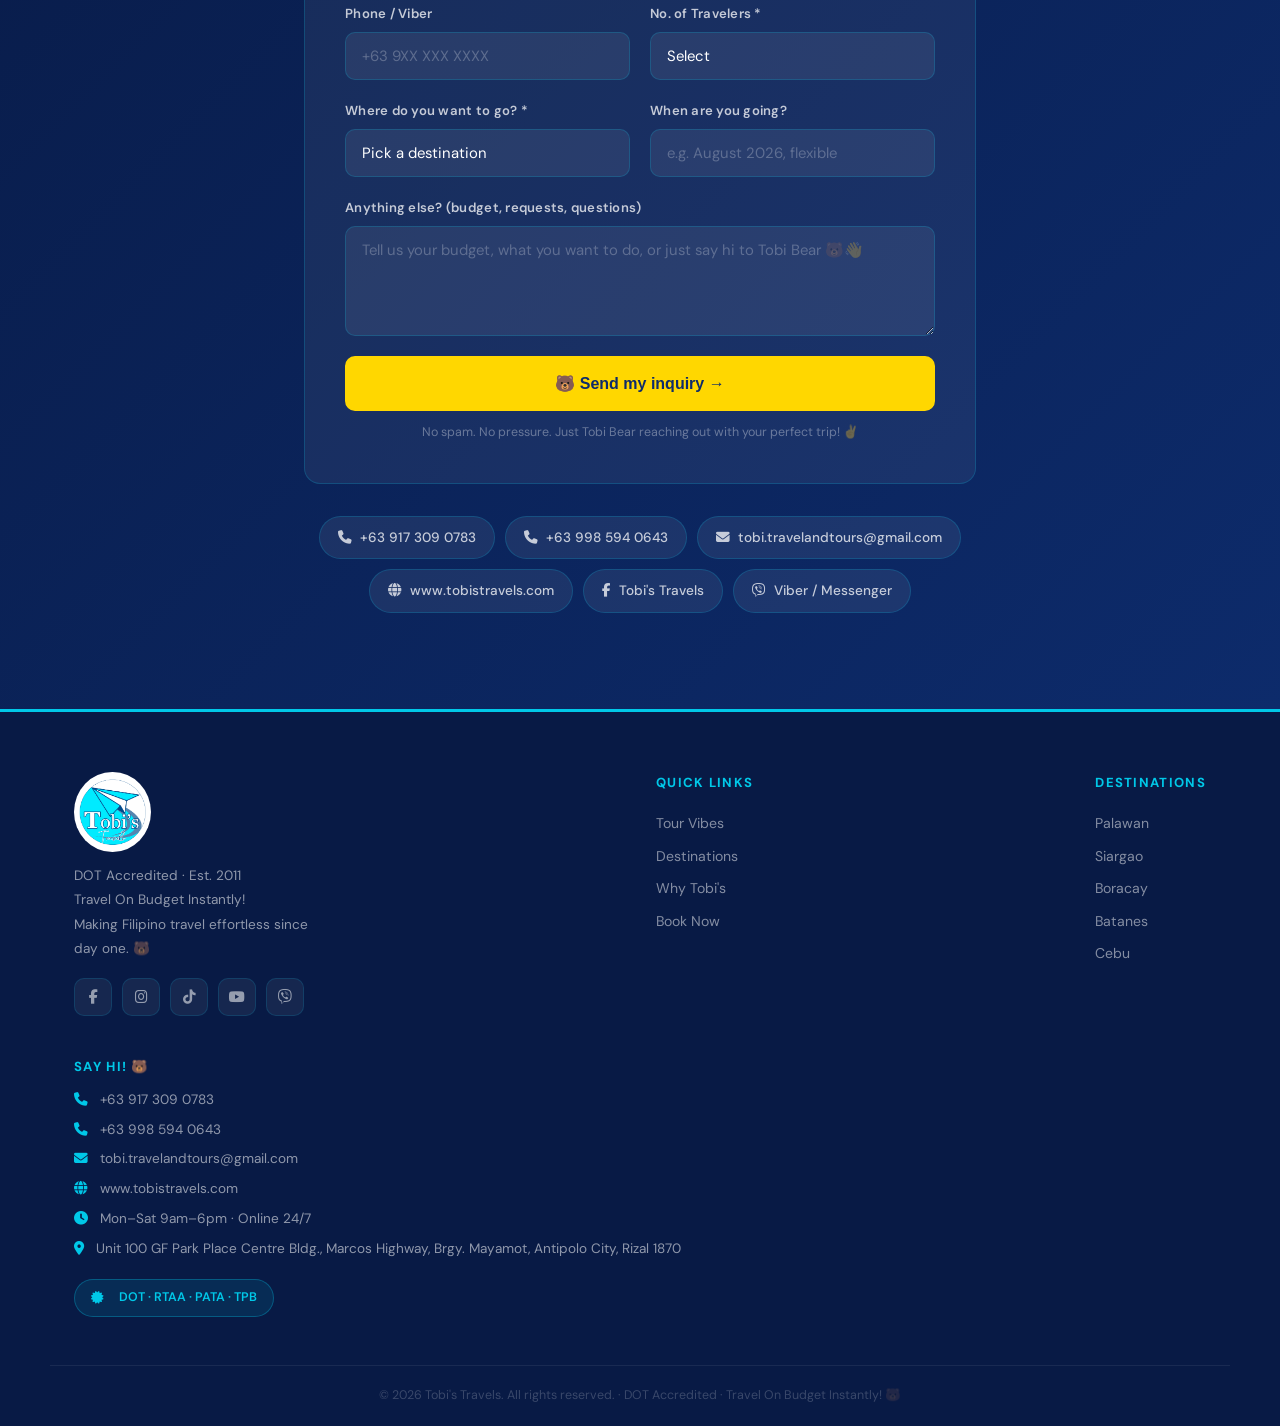
==== commit dc62c116: "Add real logo, merge old site services, and add new content sections - Add actual logo.png (Tobi's T" ====
--- a/index.html
+++ b/index.html
@@ -359,6 +359,55 @@
     </div>
   </section>
 
+  <!-- MORE SERVICES -->
+  <section class="section" id="services">
+    <div class="wrap">
+      <div class="sec-head">
+        <span class="tag">🐻 we do more</span>
+        <h2>More ways we help you travel</h2>
+        <p class="sec-desc">Beyond tours — Tobi's handles everything travel-related so you don't have to.</p>
+      </div>
+      <div class="services-grid">
+        <div class="svc-card">
+          <div class="svc-icon">🌏</div>
+          <h3>International Tours</h3>
+          <p>Going abroad? We plan international travel packages too — visa, flights, hotels, tours, all sorted.</p>
+          <a href="#book" class="svc-link">Inquire →</a>
+        </div>
+        <div class="svc-card">
+          <div class="svc-icon">🦷</div>
+          <h3>Dental Tourism</h3>
+          <p>Travel + dental care in one package. We partner with trusted clinics so you save on both.</p>
+          <a href="#book" class="svc-link">Learn more →</a>
+        </div>
+        <div class="svc-card">
+          <div class="svc-icon">🛂</div>
+          <h3>Visa Assistance</h3>
+          <p>Korean visa and other international visa applications — we guide you through the requirements.</p>
+          <a href="#book" class="svc-link">Ask us →</a>
+        </div>
+        <div class="svc-card">
+          <div class="svc-icon">🛡️</div>
+          <h3>Travel Insurance</h3>
+          <p>Protect your trip. We offer travel insurance so you can explore worry-free, whatever happens.</p>
+          <a href="#book" class="svc-link">Get covered →</a>
+        </div>
+        <div class="svc-card">
+          <div class="svc-icon">🏨</div>
+          <h3>Hotel Bookings</h3>
+          <p>Need just a hotel? We book accommodations across the Philippines and abroad at the best rates.</p>
+          <a href="#book" class="svc-link">Book hotel →</a>
+        </div>
+        <div class="svc-card svc-card-highlight">
+          <div class="svc-icon">✨</div>
+          <h3>Custom Packages</h3>
+          <p>"Customization is the key" — describe your dream trip and we'll build it from scratch, just for you.</p>
+          <a href="#book" class="svc-link svc-link-bold">Build my trip →</a>
+        </div>
+      </div>
+    </div>
+  </section>
+
   <!-- BOOKING FORM -->
   <section class="section section-blue" id="book">
     <div class="wrap wrap-narrow">
@@ -413,6 +462,7 @@
               <option>Ilocos Norte</option>
               <option>Batangas</option>
               <option>Somewhere else (tell us below)</option>
+              <option>International Destination (ask us!)</option>
             </select>
           </div>
           <div class="bf-group">
@@ -454,6 +504,7 @@
           <a href="#" aria-label="Facebook"><i class="fab fa-facebook-f"></i></a>
           <a href="#" aria-label="Instagram"><i class="fab fa-instagram"></i></a>
           <a href="#" aria-label="TikTok"><i class="fab fa-tiktok"></i></a>
+          <a href="#" aria-label="YouTube"><i class="fab fa-youtube"></i></a>
           <a href="#" aria-label="Viber"><i class="fab fa-viber"></i></a>
         </div>
       </div>
@@ -478,6 +529,7 @@
         <p><i class="fas fa-phone"></i> +63 998 594 0643</p>
         <p><i class="fas fa-envelope"></i> tobi.travelandtours@gmail.com</p>
         <p><i class="fas fa-globe"></i> www.tobistravels.com</p>
+        <p><i class="fas fa-clock"></i> Mon–Sat 9am–6pm · Online 24/7</p>
         <p><i class="fas fa-map-marker-alt"></i> Unit 100 GF Park Place Centre Bldg., Marcos Highway, Brgy. Mayamot, Antipolo City, Rizal 1870</p>
         <div class="dot-badge">
           <i class="fas fa-certificate"></i> DOT · RTAA · PATA · TPB
--- a/style.css
+++ b/style.css
@@ -495,3 +495,64 @@
   .reasons { grid-template-columns: 1fr; }
   .contact-chips { flex-direction: column; align-items: center; }
 }
+
+/* ===== SERVICES SECTION ===== */
+.services-grid {
+  display: grid;
+  grid-template-columns: repeat(3, 1fr);
+  gap: 24px;
+  margin-top: 40px;
+}
+.svc-card {
+  background: var(--white);
+  border: 1.5px solid #e8f0fe;
+  border-radius: var(--radius);
+  padding: 32px 28px;
+  display: flex;
+  flex-direction: column;
+  gap: 10px;
+  transition: transform .2s, box-shadow .2s, border-color .2s;
+}
+.svc-card:hover {
+  transform: translateY(-4px);
+  box-shadow: 0 12px 36px rgba(13,43,107,.1);
+  border-color: var(--cyan);
+}
+.svc-card-highlight {
+  background: linear-gradient(135deg, var(--navy) 0%, var(--navy-mid) 100%);
+  border-color: var(--cyan);
+  color: var(--white);
+}
+.svc-card-highlight p { color: rgba(255,255,255,.8); }
+.svc-icon {
+  font-size: 2.2rem;
+  line-height: 1;
+}
+.svc-card h3 {
+  font-family: 'Syne', sans-serif;
+  font-size: 1.1rem;
+  color: var(--navy);
+  margin: 0;
+}
+.svc-card-highlight h3 { color: var(--yellow); }
+.svc-card p { font-size: .93rem; color: #4a6080; line-height: 1.6; }
+.svc-link {
+  margin-top: auto;
+  font-weight: 600;
+  font-size: .9rem;
+  color: var(--cyan-dark);
+  text-decoration: none;
+  display: inline-flex;
+  align-items: center;
+  gap: 4px;
+}
+.svc-link:hover { color: var(--navy); }
+.svc-link-bold { color: var(--yellow); font-size: 1rem; }
+.svc-link-bold:hover { color: var(--cyan-light); }
+
+@media (max-width: 1024px) {
+  .services-grid { grid-template-columns: repeat(2, 1fr); }
+}
+@media (max-width: 600px) {
+  .services-grid { grid-template-columns: 1fr; }
+}
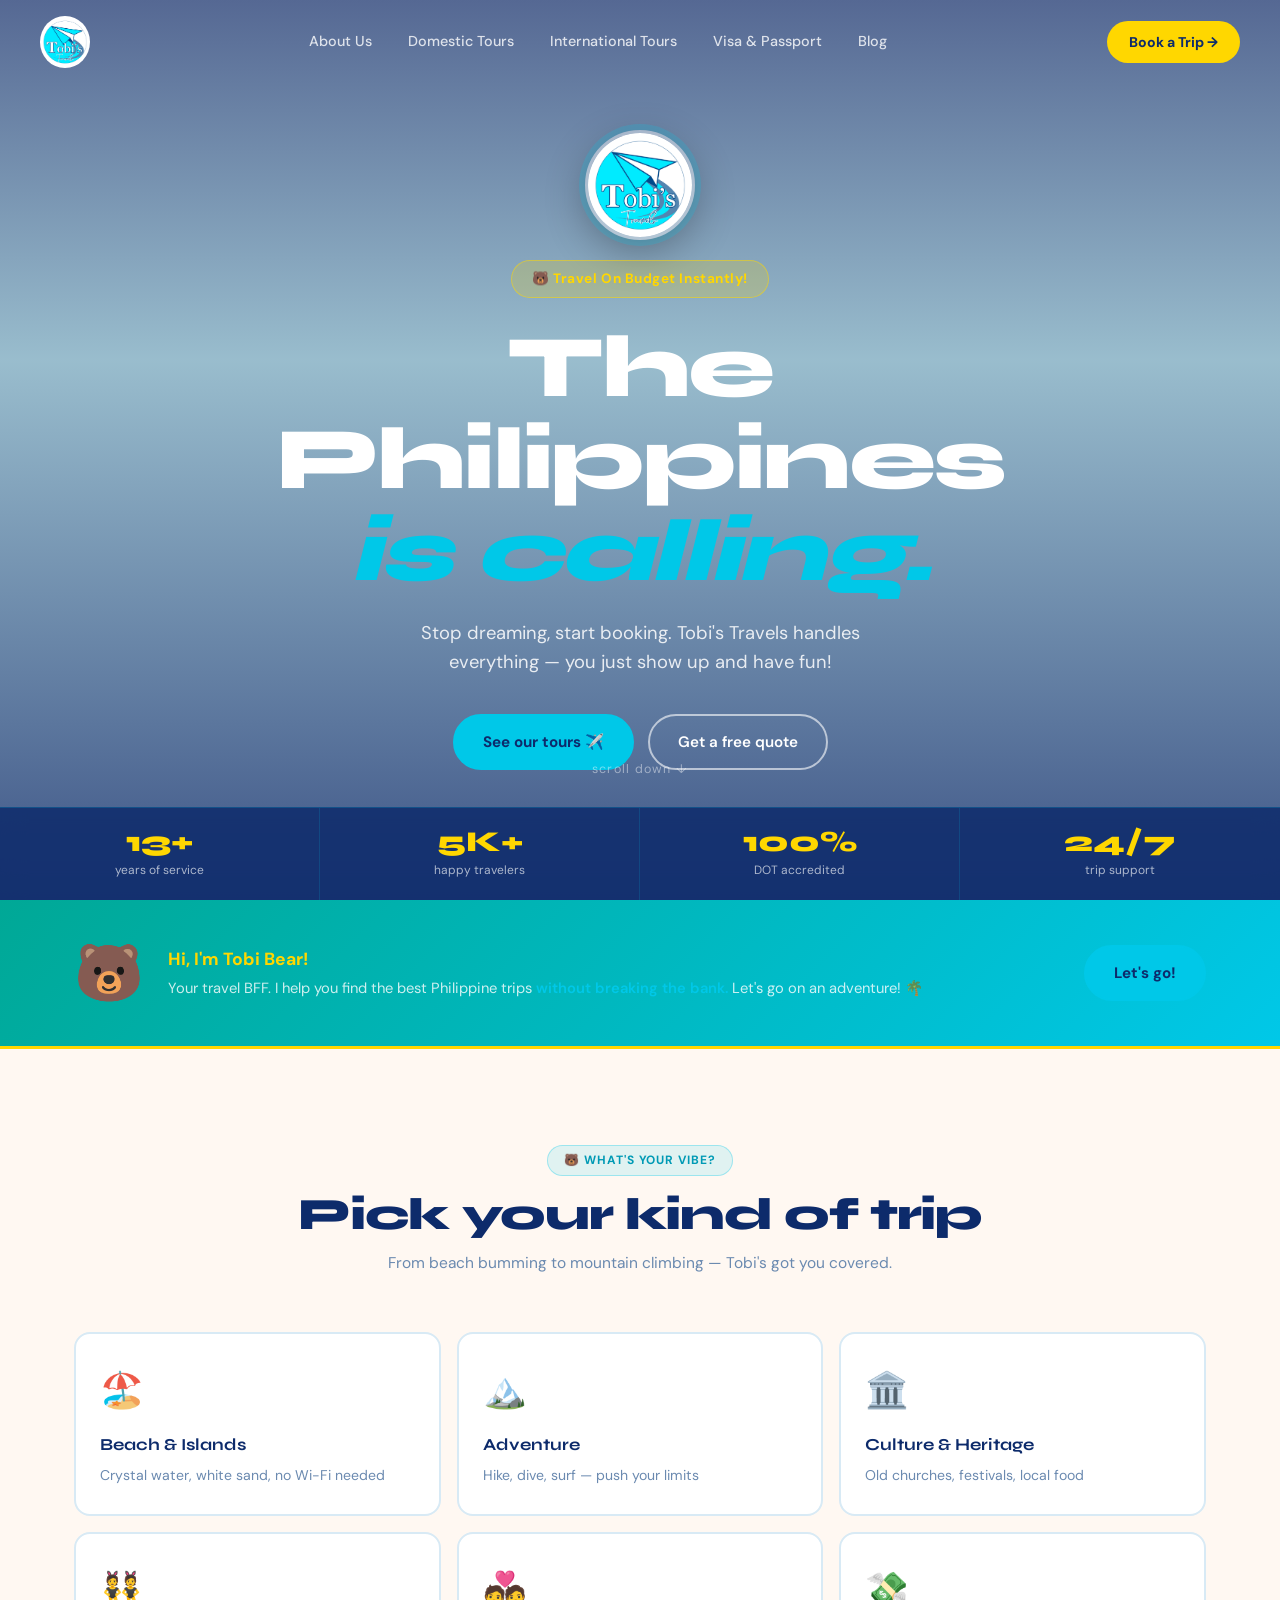
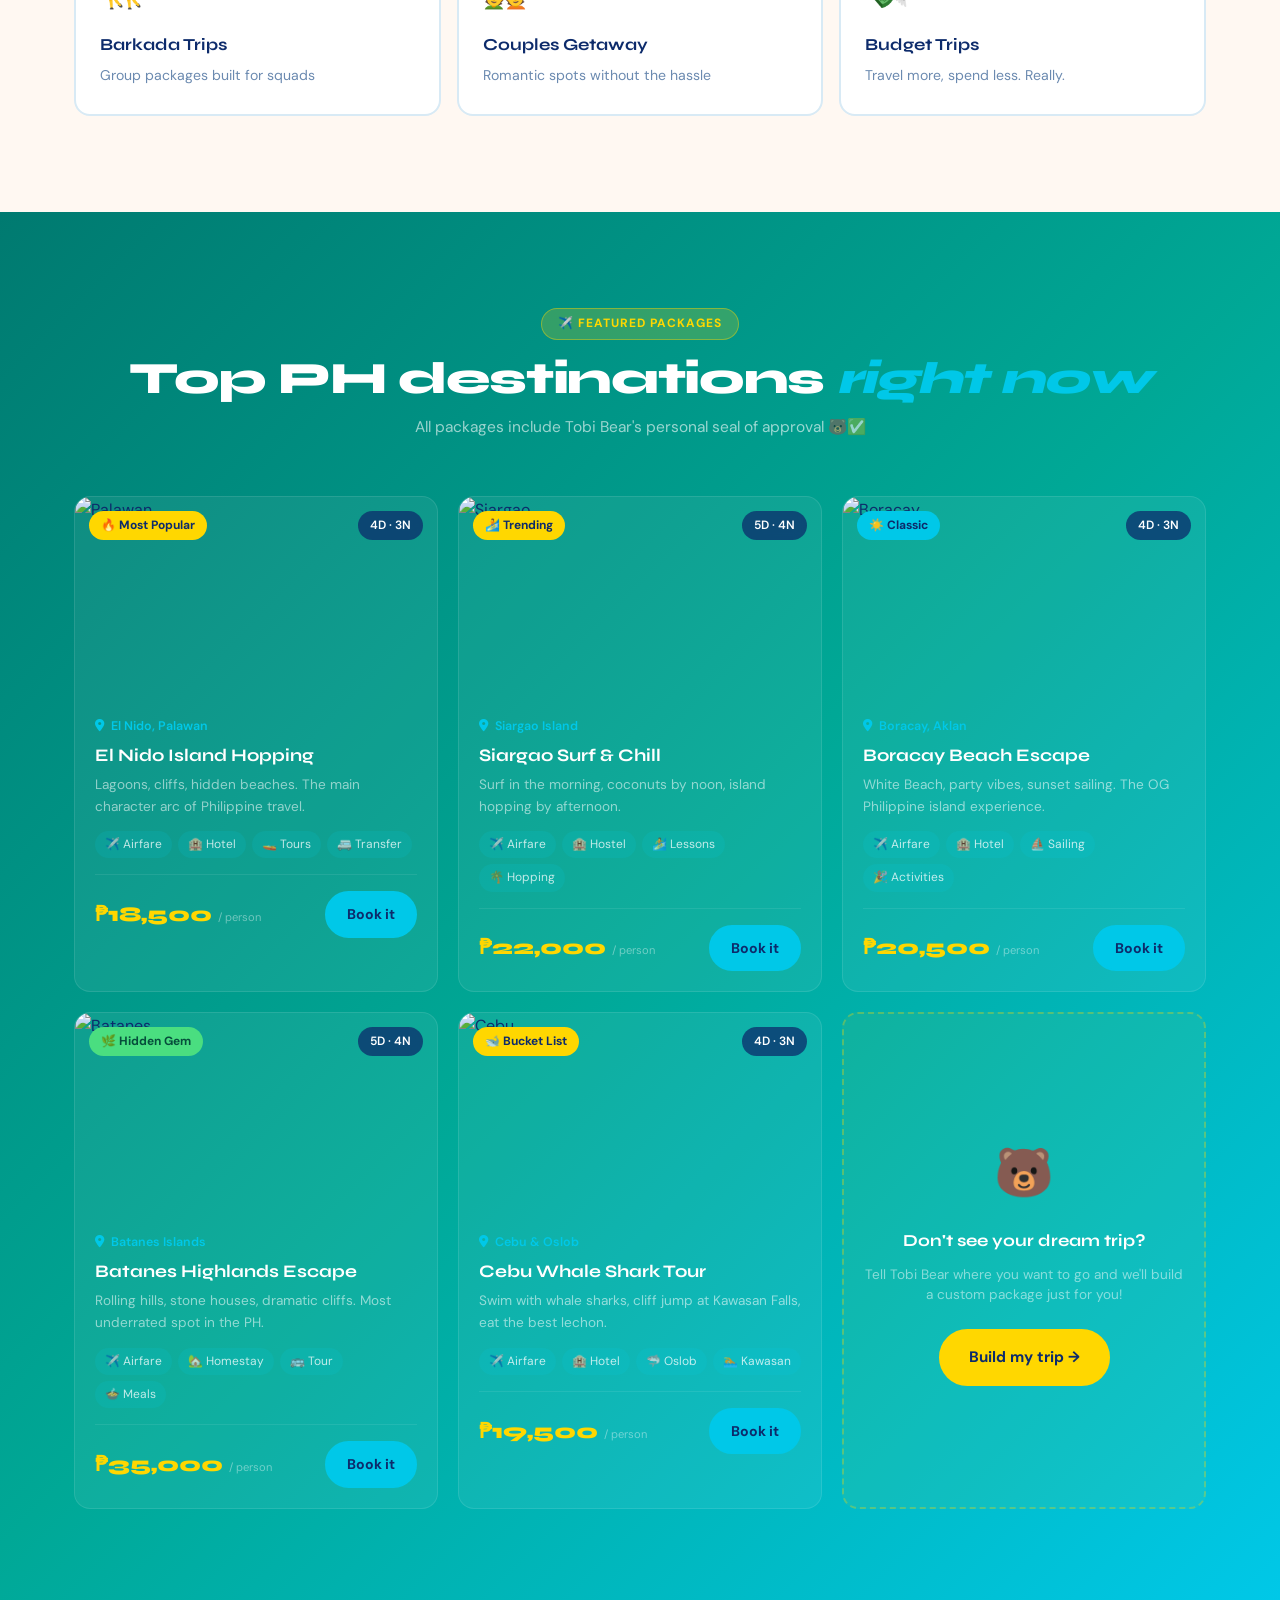
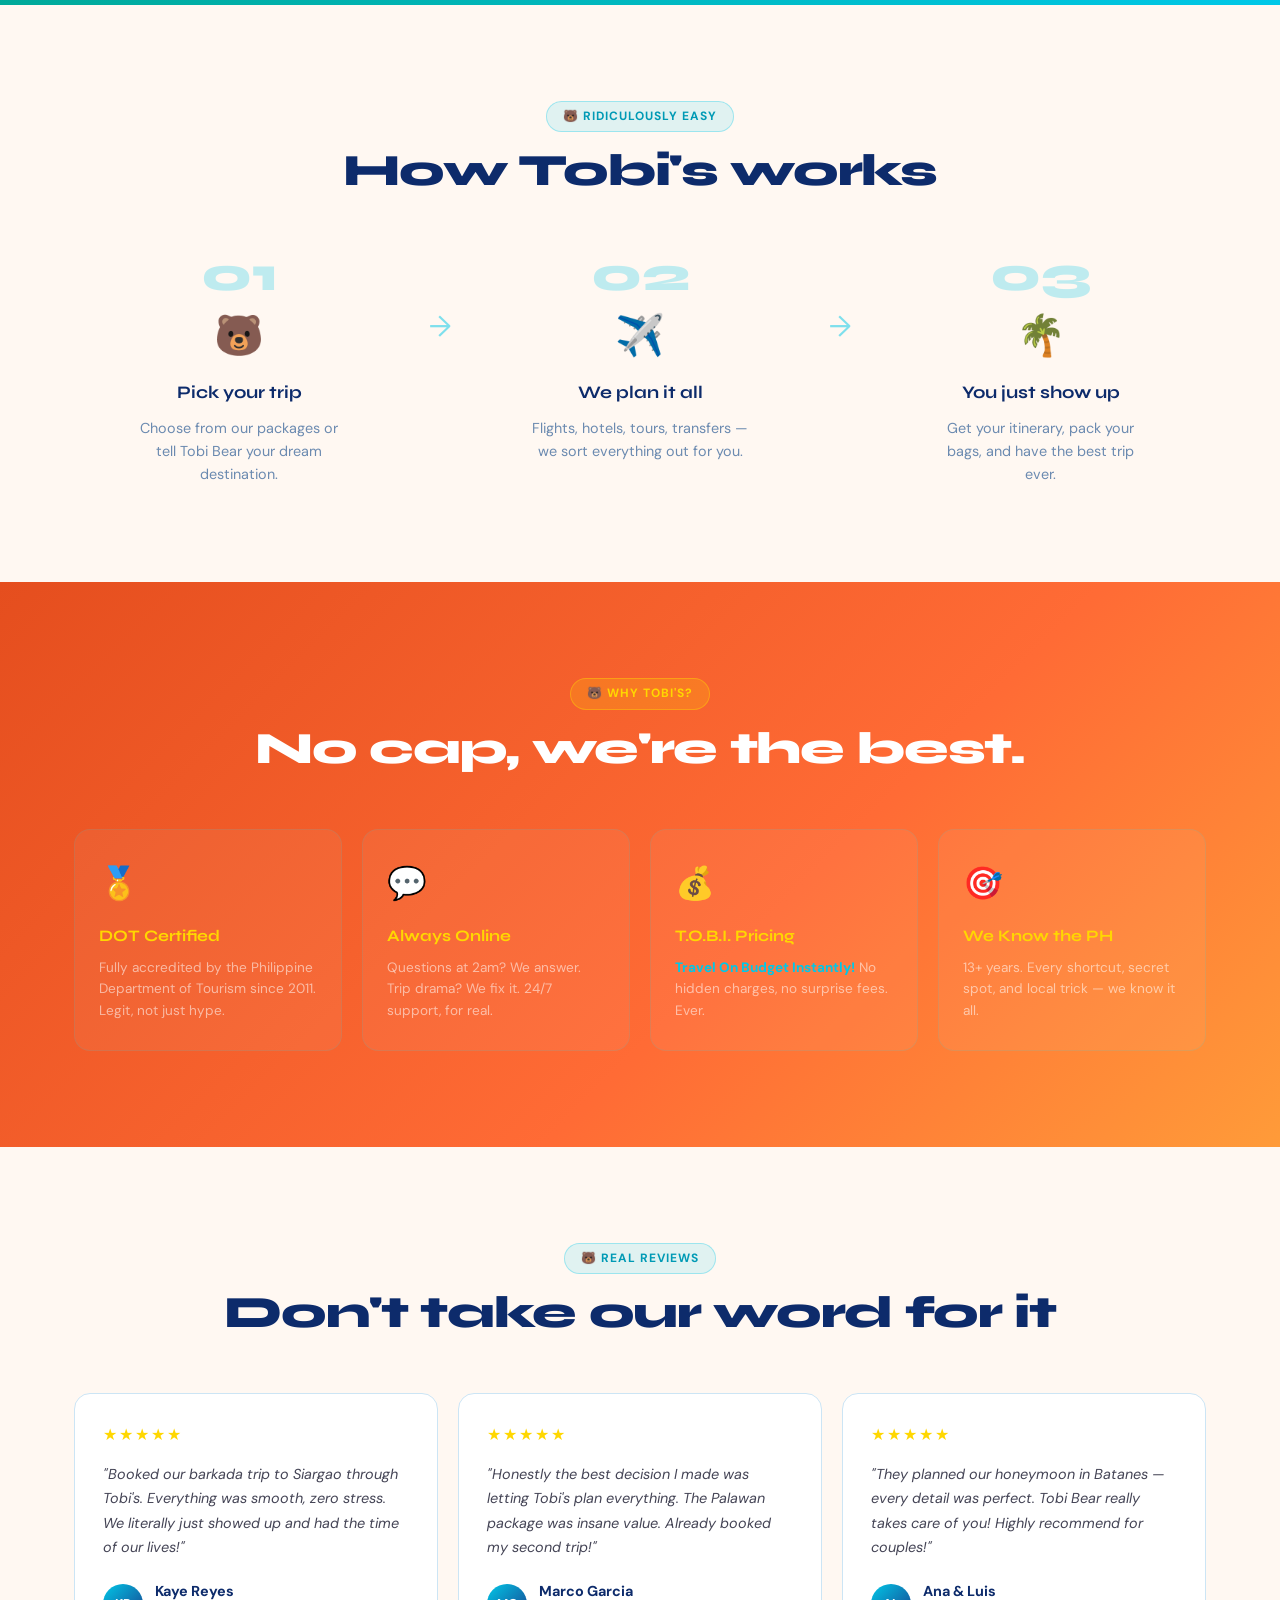
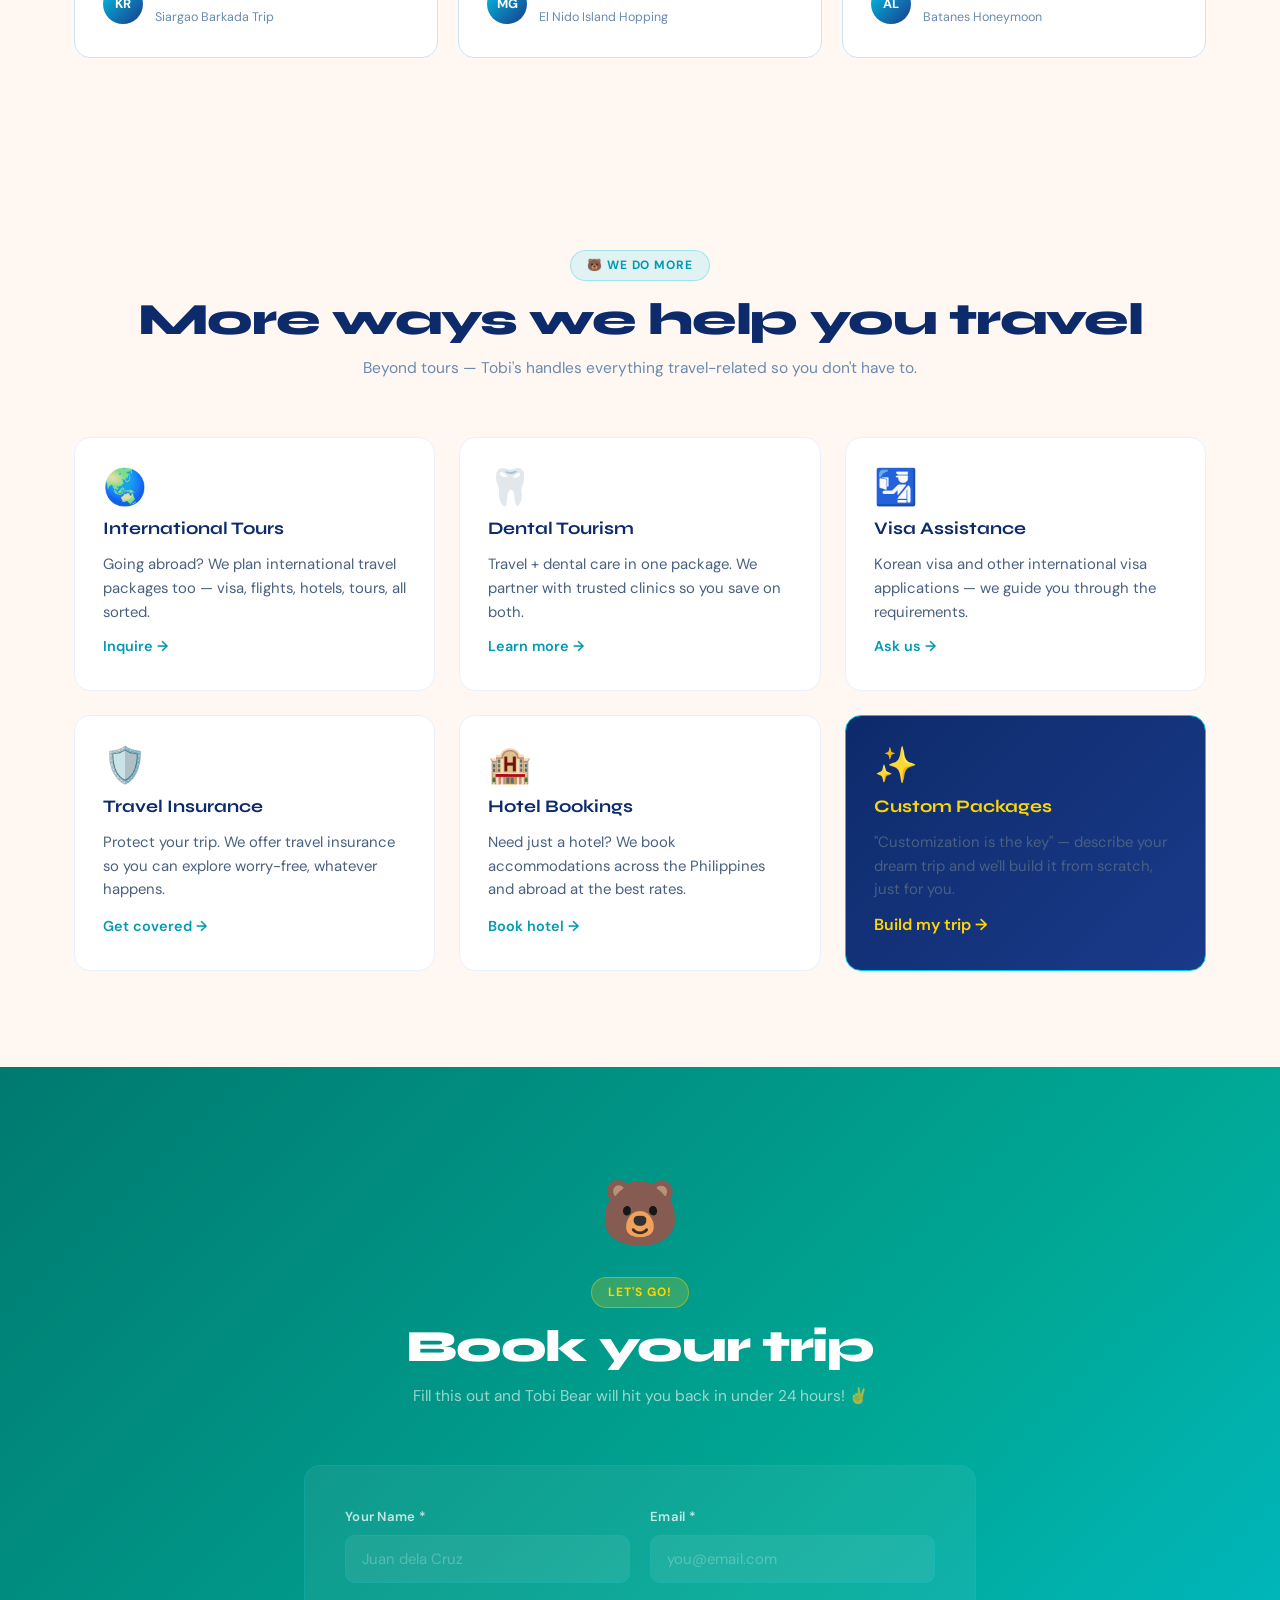
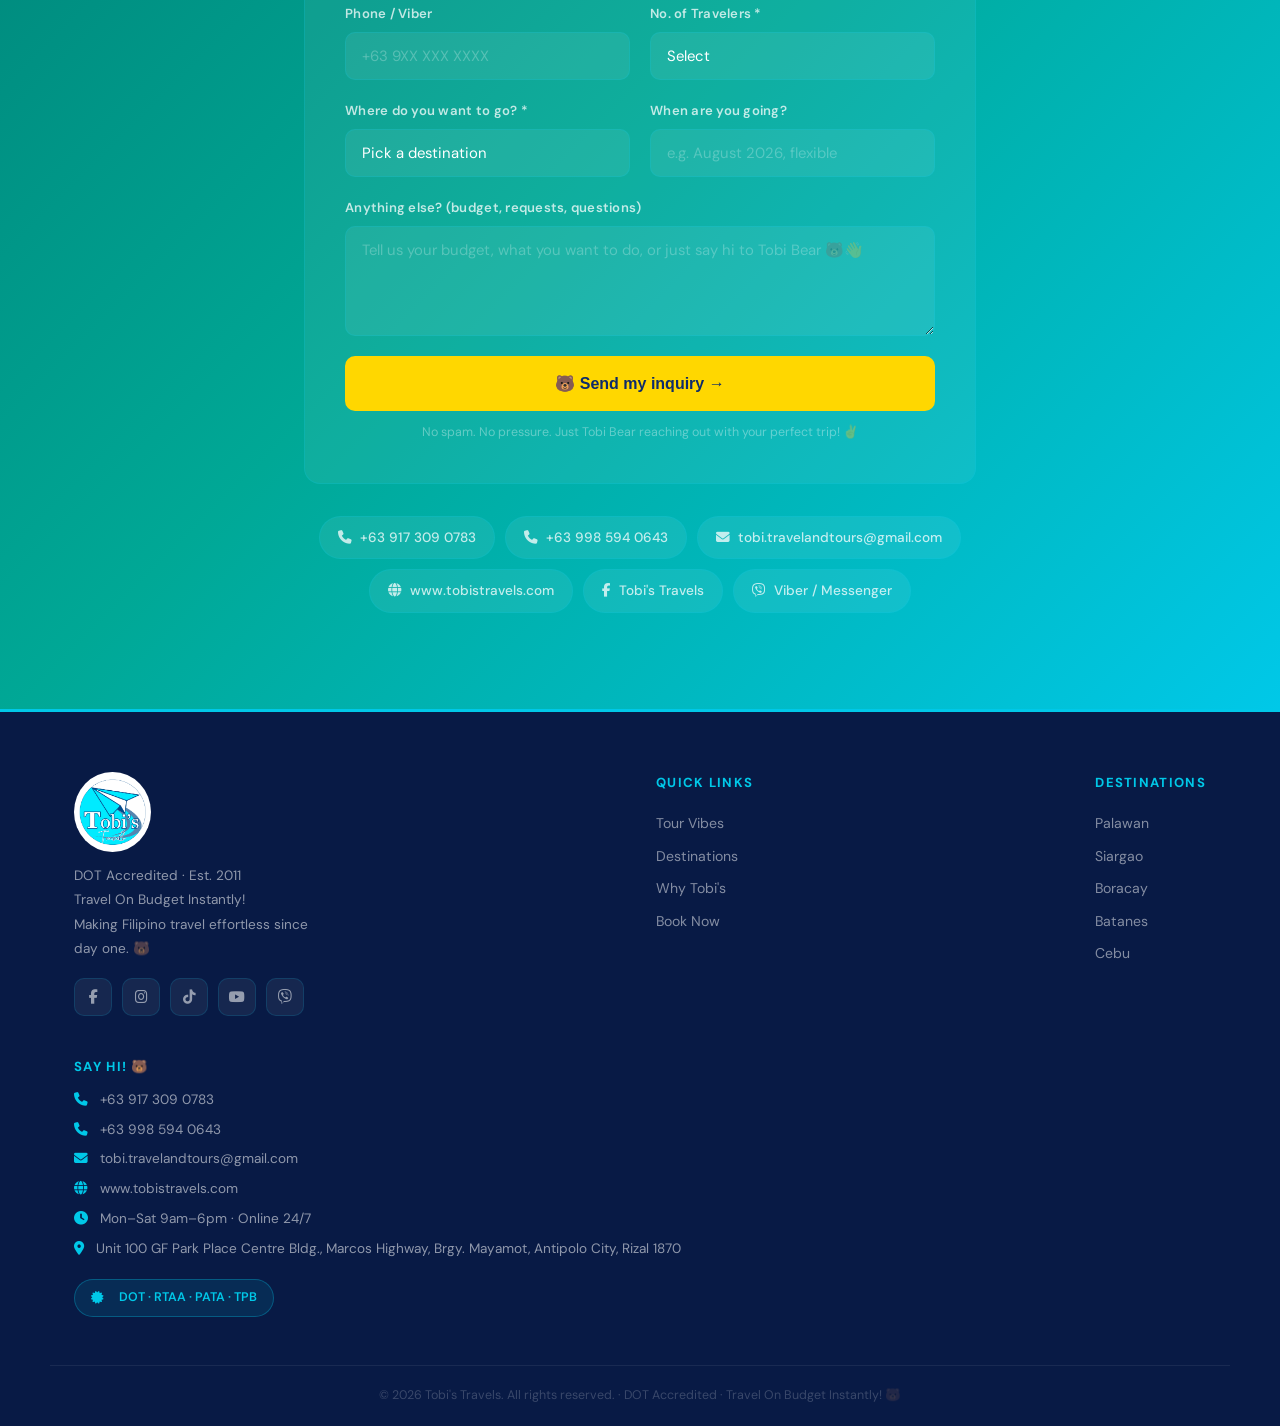
==== commit b2ebd5bd: "Major restructure: 5-tab nav, summer colors, international tours & visa pages - New navigation: Abou" ====
--- a/index.html
+++ b/index.html
@@ -23,10 +23,11 @@
       </div>
     </a>
     <div class="nav-center">
+      <a href="about.html">About Us</a>
       <a href="tours.html">Domestic Tours</a>
-      <a href="#destinations">Packages</a>
+      <a href="international.html">International Tours</a>
+      <a href="visa.html">Visa & Passport</a>
       <a href="blog.html">Blog</a>
-      <a href="about.html">About Us</a>
     </div>
     <a href="#book" class="nav-book">Book a Trip →</a>
     <button class="burger" id="burger"><i class="fas fa-bars"></i></button>
@@ -36,10 +37,11 @@
   <div class="drawer" id="drawer">
     <button class="drawer-close" id="drawerClose"><i class="fas fa-xmark"></i></button>
     <div class="drawer-bear">🐻</div>
+    <a href="about.html" class="drawer-link">About Us</a>
     <a href="tours.html" class="drawer-link">Domestic Tours</a>
-    <a href="#destinations" class="drawer-link">Packages</a>
+    <a href="international.html" class="drawer-link">International Tours</a>
+    <a href="visa.html" class="drawer-link">Visa & Passport</a>
     <a href="blog.html" class="drawer-link">Blog</a>
-    <a href="about.html" class="drawer-link">About Us</a>
     <a href="#book" class="drawer-link drawer-cta">Book a Trip →</a>
   </div>
   <div class="drawer-overlay" id="drawerOverlay"></div>
--- a/style.css
+++ b/style.css
@@ -13,12 +13,23 @@
   --yellow-dark: #e6c200;
   --yellow-light: #fff0a0;
   --white: #ffffff;
-  --off-white: #f0f8ff;
+  --off-white: #fff8f2;
   --muted: #6b8ab0;
   --border: rgba(255,255,255,.15);
   --radius: 16px;
   --radius-sm: 10px;
   --ease: .3s cubic-bezier(.25,.46,.45,.94);
+  /* Summer palette */
+  --coral: #ff6b35;
+  --coral-light: #ff8c5a;
+  --coral-dark: #e54e1e;
+  --teal: #00a896;
+  --teal-dark: #007a70;
+  --teal-light: #00c9b1;
+  --sand: #fff8f2;
+  --peach: #fff0e8;
+  --sky: #e0f7ff;
+  --orange: #ff9b39;
 }
 
 html { scroll-behavior: smooth; }
@@ -99,6 +110,7 @@
   transition: all var(--ease);
 }
 .nav-center a:hover { color: var(--cyan); background: rgba(0,200,232,.1); }
+.nav-active { color: var(--cyan) !important; background: rgba(0,200,232,.12) !important; font-weight: 700 !important; }
 
 .nav-book {
   background: var(--yellow); color: var(--navy);
@@ -220,8 +232,8 @@
 
 /* ===== BEAR BANNER ===== */
 .bear-banner {
-  background: linear-gradient(135deg, var(--navy) 0%, var(--navy-mid) 100%);
-  border-bottom: 3px solid var(--cyan);
+  background: linear-gradient(135deg, var(--teal) 0%, var(--cyan) 100%);
+  border-bottom: 3px solid var(--yellow);
 }
 .bear-banner-inner {
   display: flex; align-items: center; gap: 24px;
@@ -236,8 +248,10 @@
 
 /* ===== SECTIONS ===== */
 .section { padding: 96px 0; }
-.section-blue { background: linear-gradient(135deg, var(--navy-dark) 0%, var(--navy) 100%); }
-.section-navy { background: var(--navy-dark); }
+.section-blue { background: linear-gradient(135deg, var(--teal-dark) 0%, var(--teal) 50%, var(--cyan) 100%); }
+.section-navy { background: linear-gradient(135deg, var(--coral-dark) 0%, var(--coral) 60%, var(--orange) 100%); }
+.section-teal { background: linear-gradient(135deg, var(--teal-dark) 0%, var(--teal) 100%); }
+.section-warm { background: var(--peach); }
 
 .sec-head { text-align: center; margin-bottom: 56px; }
 .sec-head-light h2 { color: var(--white) !important; }
